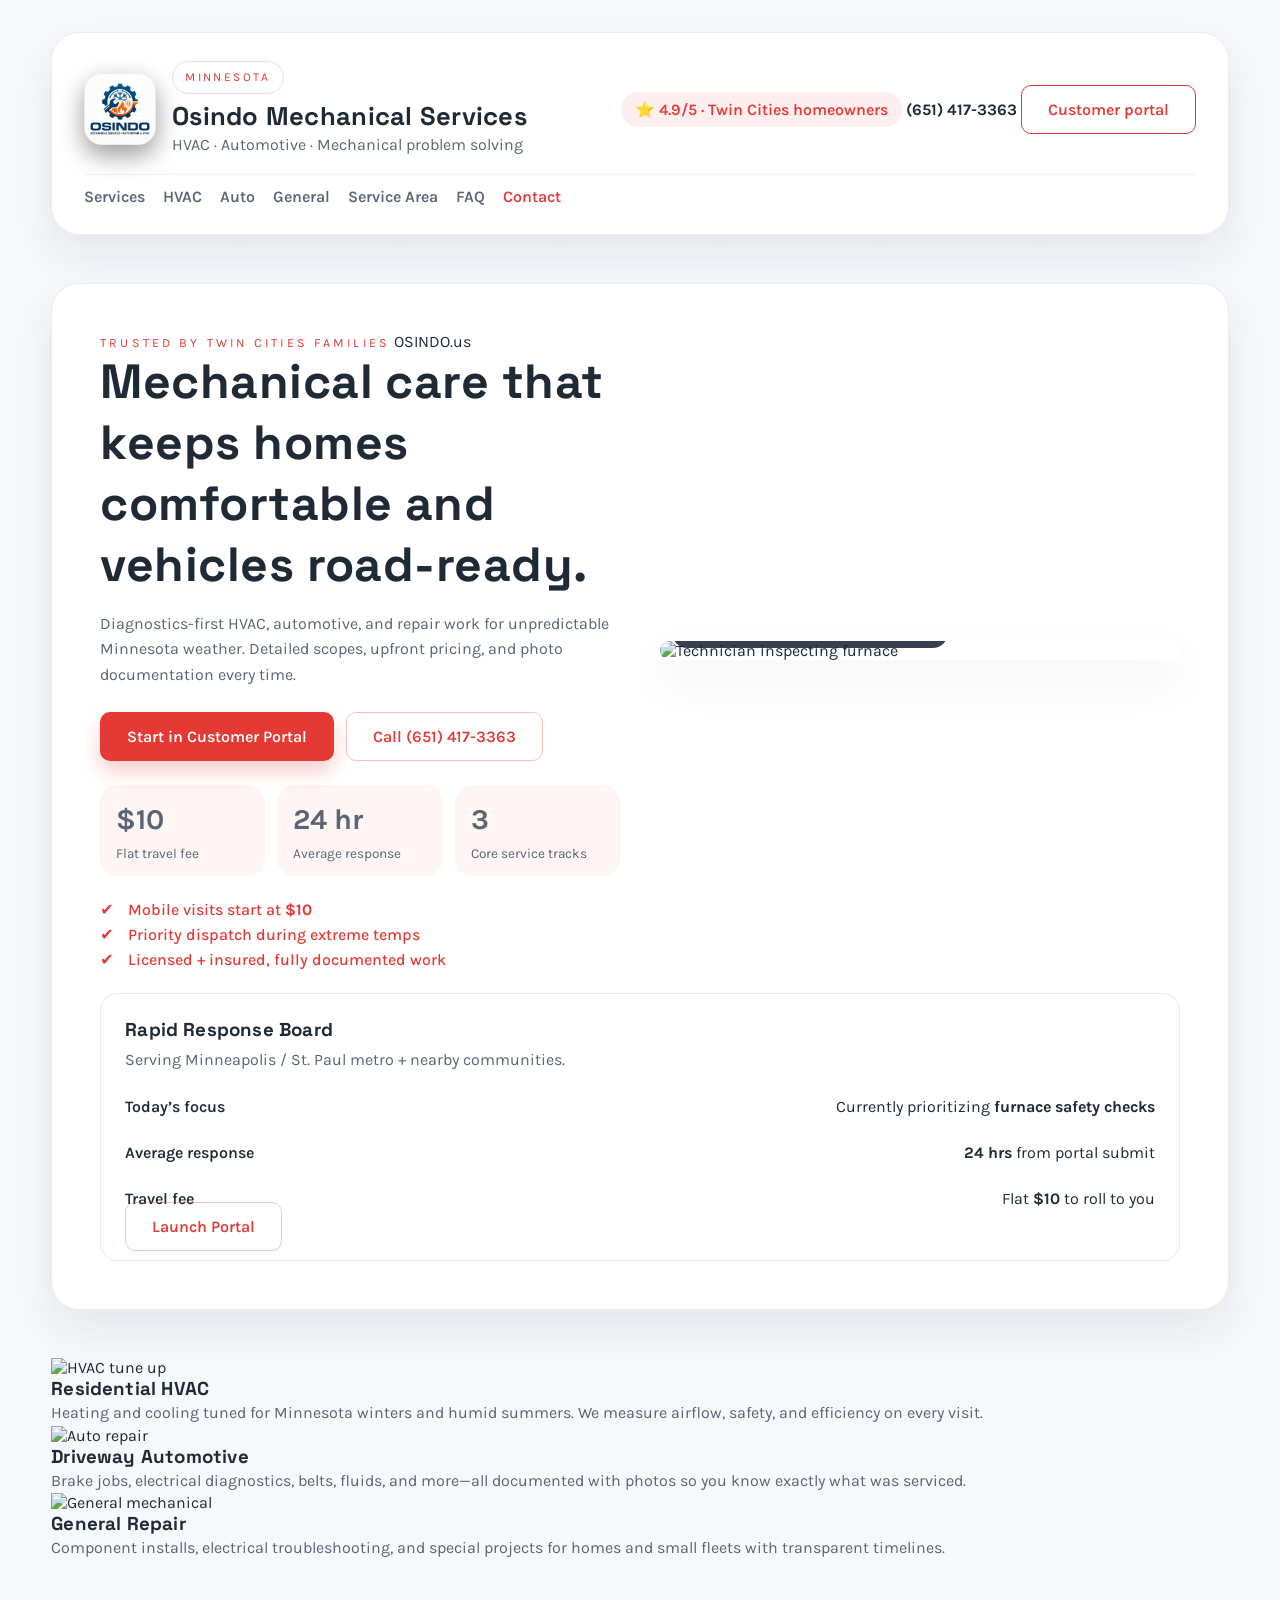
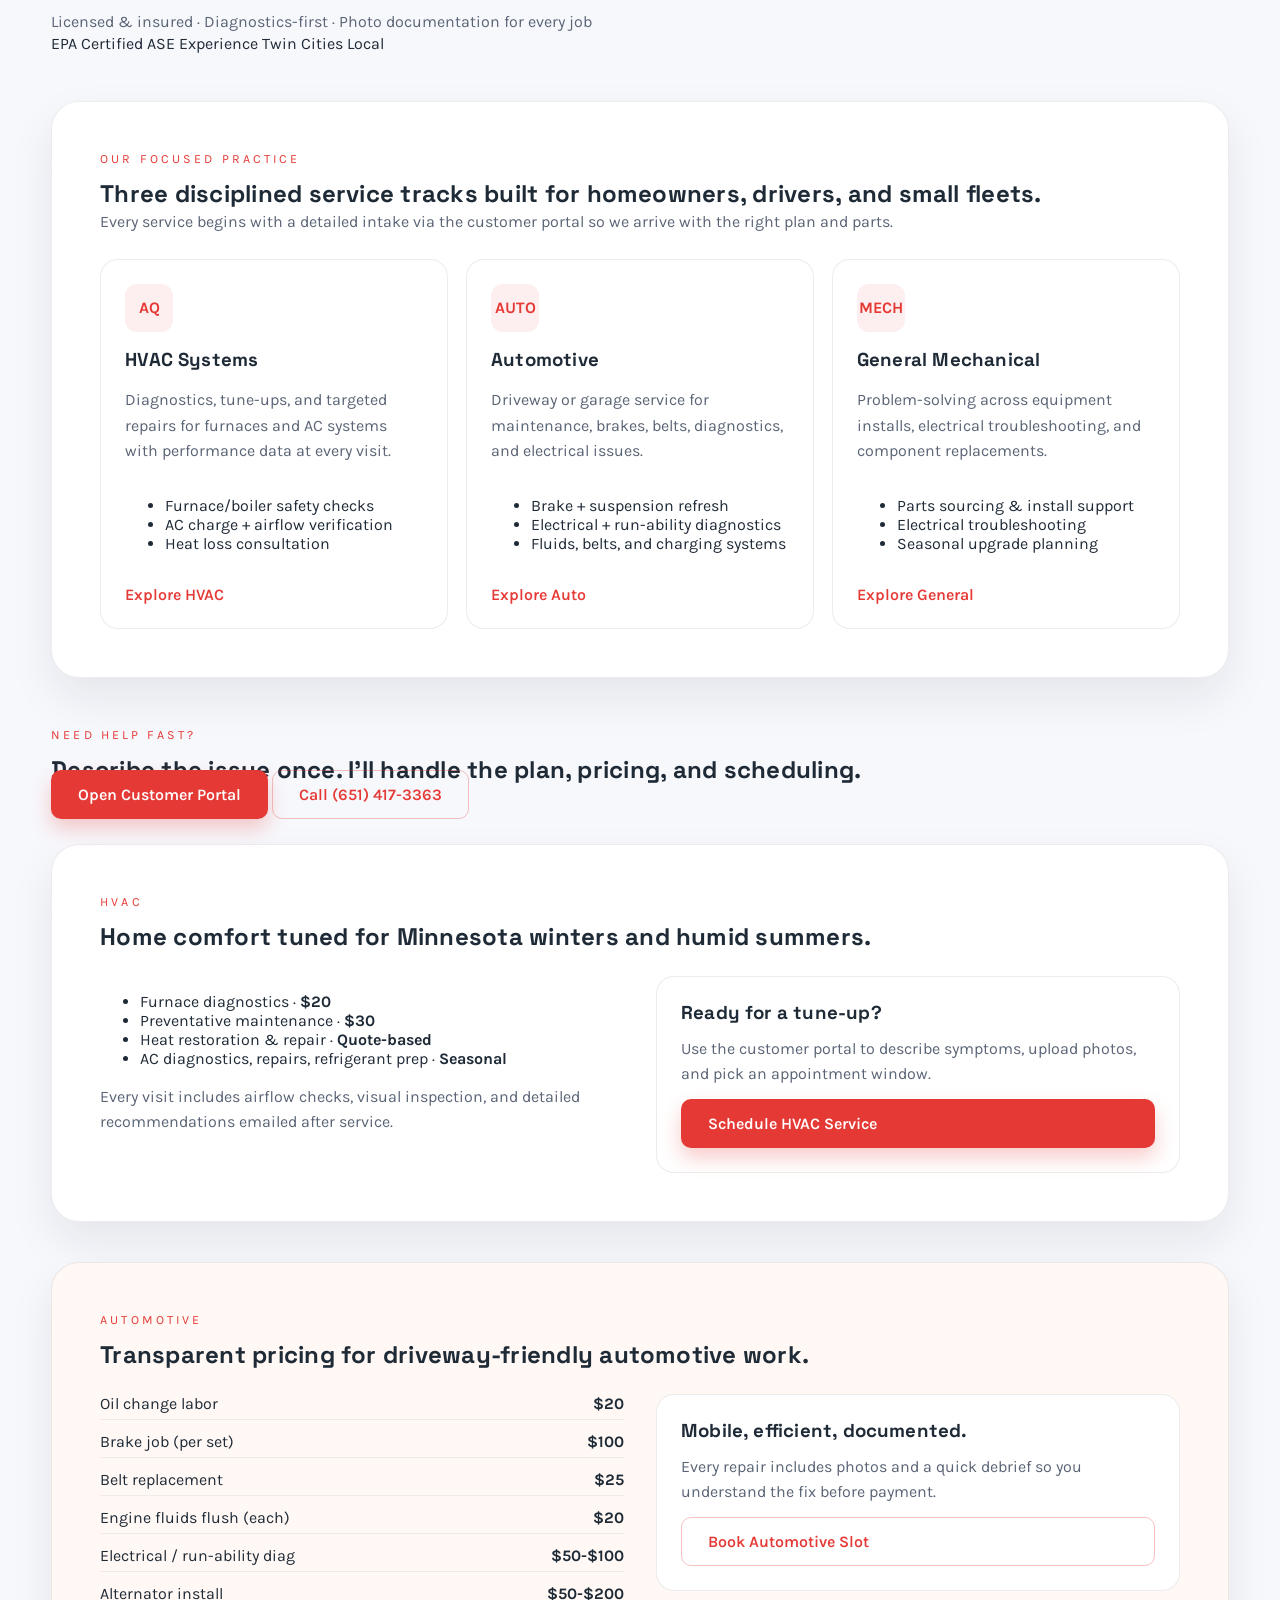
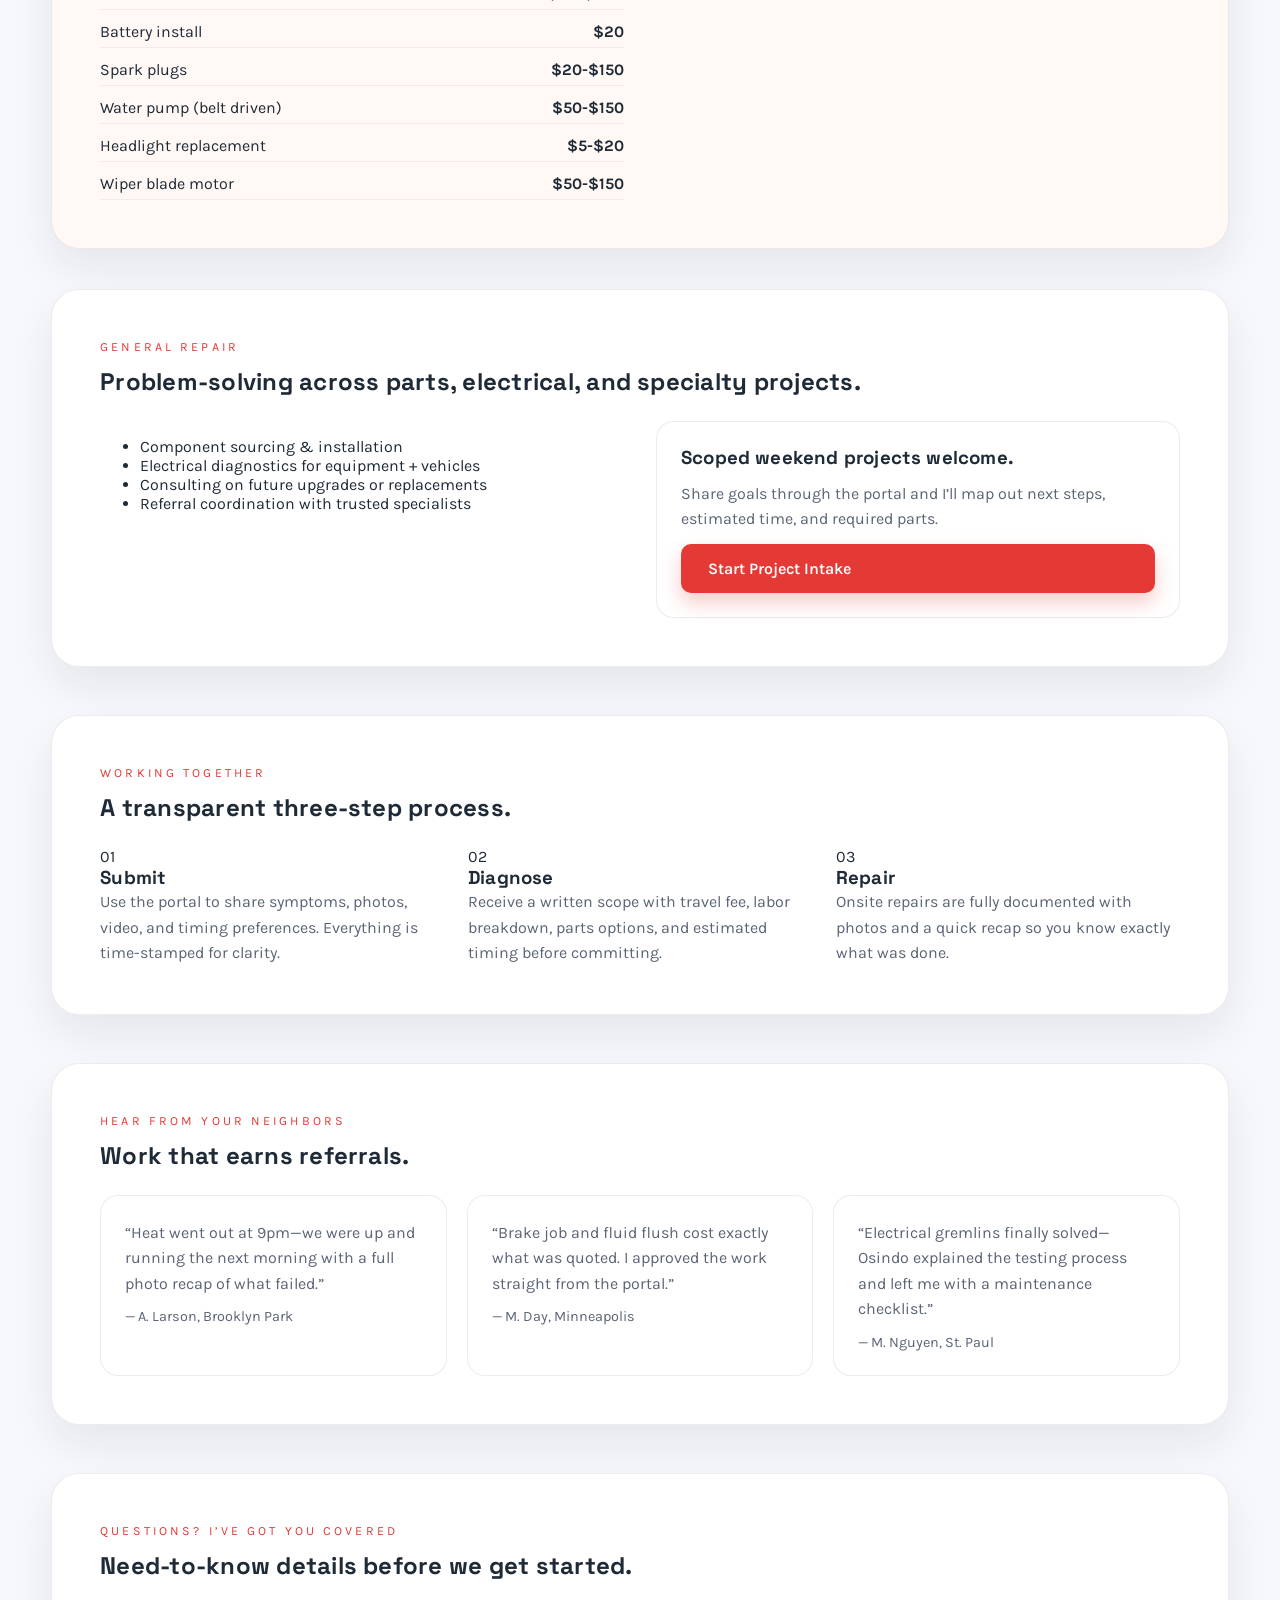
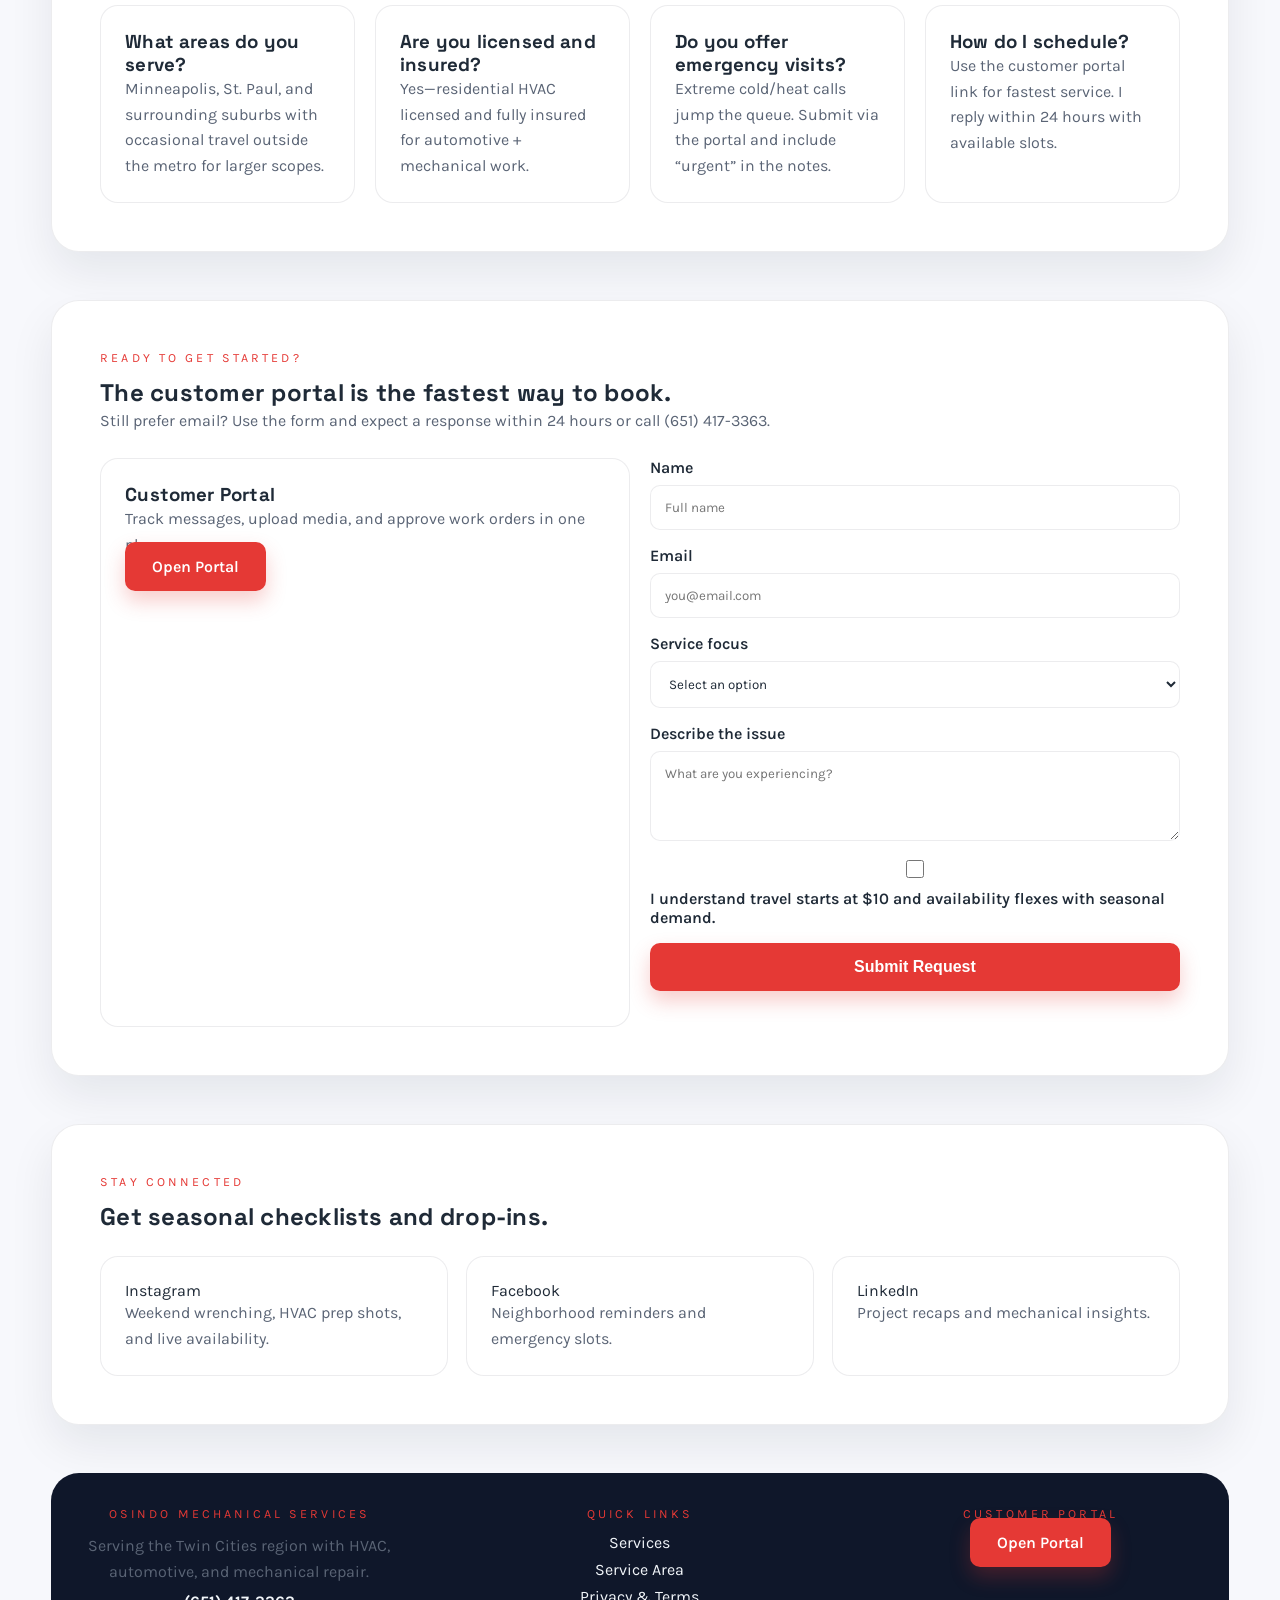
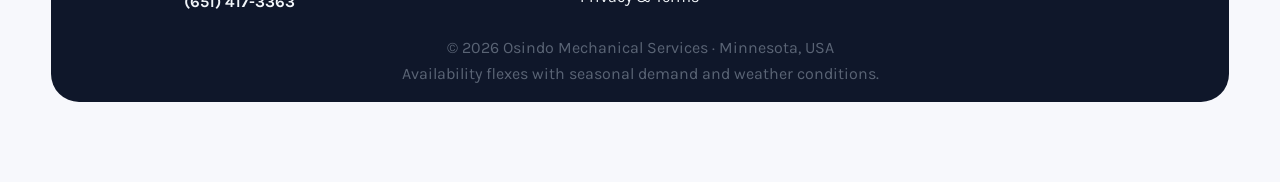
==== index.html @ da5a431f "feat: new landing layout and netlify config" ====
<!DOCTYPE html>
<html lang="en">
<head>
  <meta charset="UTF-8" />
  <meta name="viewport" content="width=device-width, initial-scale=1.0" />
  <title>Osindo Mechanical Services | HVAC · Auto · General Repair</title>
  <meta name="description" content="Osindo Mechanical Services delivers honest HVAC, automotive, and general repair solutions across Minnesota with seasonal availability and transparent pricing." />
  <meta name="keywords" content="Osindo Mechanical Services, Minnesota HVAC, automotive repair, furnace maintenance, AC diagnosis, brake jobs, mobile mechanic" />
  <meta name="author" content="Osindo Mechanical Services" />
  <meta name="robots" content="index, follow" />
  <meta name="theme-color" content="#040c0f" />
  <link rel="canonical" href="https://osindo.us" />
  <link rel="icon" type="image/png" href="assets/favicon.png" />
  <link rel="manifest" href="manifest.json" />
  <meta property="og:type" content="website" />
  <meta property="og:title" content="Osindo Mechanical Services | HVAC · Auto · General Repair" />
  <meta property="og:description" content="Certified HVAC technician and automotive specialist offering honest, seasonal mechanical services throughout Minnesota." />
  <meta property="og:url" content="https://osindo.us" />
  <meta property="og:image" content="https://osindo.us/assets/main-logo.jpeg" />
  <meta name="twitter:card" content="summary_large_image" />
  <meta name="twitter:title" content="Osindo Mechanical Services" />
  <meta name="twitter:description" content="HVAC, automotive, and general repair work with transparent pricing in Minnesota." />
  <meta name="twitter:image" content="https://osindo.us/assets/main-logo.jpeg" />
  <link rel="preconnect" href="https://fonts.googleapis.com" />
  <link rel="preconnect" href="https://fonts.gstatic.com" crossorigin />
  <link href="https://fonts.googleapis.com/css2?family=Space+Grotesk:wght@400;500;600;700&family=Karla:wght@400;500;600&display=swap" rel="stylesheet" />
  <link rel="stylesheet" href="styles.css" />
  <script defer src="script.js"></script>
  <script type="application/ld+json">
    {
      "@context": "https://schema.org",
      "@type": "HVACBusiness",
      "name": "Osindo Mechanical Services",
      "image": "https://osindo.us/assets/main-logo.jpeg",
      "url": "https://osindo.us",
      "address": {
        "@type": "PostalAddress",
        "addressRegion": "MN",
        "addressCountry": "US"
      },
      "priceRange": "$$",
      "description": "Certified residential HVAC technician offering automotive and general repair services with transparent pricing across Minnesota.",
      "areaServed": "Minnesota",
      "serviceType": [
        "HVAC diagnosis",
        "Furnace maintenance",
        "Automotive repairs",
        "General mechanical consulting"
      ],
      "sameAs": [
        "https://osindo.us"
      ]
    }
  </script>
</head>
<body>
  <div class="texture"></div>
  <header class="site-header">
    <div class="header-row">
      <div class="brand-block">
        <img src="assets/main-logo.jpeg" alt="Osindo Mechanical Services logo" class="brand__logo" loading="lazy" />
        <div>
          <p class="badge">Minnesota</p>
          <h1>Osindo Mechanical Services</h1>
          <p class="subheading">HVAC · Automotive · Mechanical problem solving</p>
        </div>
      </div>
      <div class="header-cta">
        <span class="rating-chip">⭐ 4.9/5 · Twin Cities homeowners</span>
        <a class="header-phone" href="tel:6514173363">(651) 417-3363</a>
        <a class="button outline" href="https://osindosmechanicalservices.myassembly.com/login?step=signUp" target="_blank" rel="noopener">Customer portal</a>
      </div>
    </div>
    <div class="header-row nav-row">
      <button class="nav-toggle" aria-expanded="false" aria-label="Toggle navigation">
        <span></span><span></span><span></span>
      </button>
      <nav class="main-nav" aria-label="Primary">
        <a href="#services">Services</a>
        <a href="#hvac">HVAC</a>
        <a href="#auto">Auto</a>
        <a href="#general">General</a>
        <a href="#service-area">Service Area</a>
        <a href="#faq">FAQ</a>
        <a href="#contact" class="cta-link">Contact</a>
      </nav>
    </div>
  </header>

  <main>
    <section class="hero">
      <div class="hero__main">
        <div class="hero__content">
          <div class="hero__domain">
            <span class="eyebrow">Trusted by Twin Cities families</span>
            <a href="https://osindo.us" target="_blank" rel="noopener">OSINDO.us</a>
          </div>
          <h2>Mechanical care that keeps homes comfortable and vehicles road-ready.</h2>
          <p>
            Diagnostics-first HVAC, automotive, and repair work for unpredictable Minnesota weather. Detailed scopes, upfront pricing,
            and photo documentation every time.
          </p>
          <div class="hero__cta">
            <a href="https://osindosmechanicalservices.myassembly.com/login?step=signUp" target="_blank" rel="noopener" class="button primary">Start in Customer Portal</a>
            <a href="tel:6514173363" class="button ghost">Call (651) 417-3363</a>
          </div>
          <div class="hero__stats">
            <div>
              <p class="stat-heading">$10</p>
              <p class="stat-label">Flat travel fee</p>
            </div>
            <div>
              <p class="stat-heading">24 hr</p>
              <p class="stat-label">Average response</p>
            </div>
            <div>
              <p class="stat-heading">3</p>
              <p class="stat-label">Core service tracks</p>
            </div>
          </div>
          <ul class="hero__highlights">
            <li><span aria-hidden="true">✔</span><span>Mobile visits start at <strong>$10</strong></span></li>
            <li><span aria-hidden="true">✔</span><span>Priority dispatch during extreme temps</span></li>
            <li><span aria-hidden="true">✔</span><span>Licensed + insured, fully documented work</span></li>
          </ul>
        </div>
        <div class="hero__media">
          <img src="https://images.unsplash.com/photo-1581093588401-22be9a06d5d7?auto=format&fit=crop&w=1200&q=80" alt="Technician inspecting furnace" loading="lazy" />
          <div class="hero__media-caption">Precision diagnostics before every repair</div>
        </div>
      </div>
      <div class="hero__panel">
        <div class="panel-card hero__contact">
          <h3>Rapid Response Board</h3>
          <p>Serving Minneapolis / St. Paul metro + nearby communities.</p>
          <dl>
            <div>
              <dt>Today’s focus</dt>
              <dd id="season-status">Prioritizing seasonal services</dd>
            </div>
            <div>
              <dt>Average response</dt>
              <dd><strong>24 hrs</strong> from portal submit</dd>
            </div>
            <div>
              <dt>Travel fee</dt>
              <dd>Flat <strong>$10</strong> to roll to you</dd>
            </div>
          </dl>
          <a class="button ghost full" href="https://osindosmechanicalservices.myassembly.com/login?step=signUp" target="_blank" rel="noopener">Launch Portal</a>
        </div>
      </div>
    </section>

    <section class="highlights">
      <article>
        <img src="https://images.unsplash.com/photo-1503389152951-9f343605f61e?auto=format&fit=crop&w=800&q=80" alt="HVAC tune up" loading="lazy" />
        <div>
          <h3>Residential HVAC</h3>
          <p>Heating and cooling tuned for Minnesota winters and humid summers. We measure airflow, safety, and efficiency on every visit.</p>
        </div>
      </article>
      <article>
        <img src="https://images.unsplash.com/photo-1487754180451-c456f719a1fc?auto=format&fit=crop&w=800&q=80" alt="Auto repair" loading="lazy" />
        <div>
          <h3>Driveway Automotive</h3>
          <p>Brake jobs, electrical diagnostics, belts, fluids, and more—all documented with photos so you know exactly what was serviced.</p>
        </div>
      </article>
      <article>
        <img src="https://images.unsplash.com/photo-1472214103451-9374bd1c798e?auto=format&fit=crop&w=800&q=80" alt="General mechanical" loading="lazy" />
        <div>
          <h3>General Repair</h3>
          <p>Component installs, electrical troubleshooting, and special projects for homes and small fleets with transparent timelines.</p>
        </div>
      </article>
    </section>

    <section class="trust">
      <p>Licensed & insured · Diagnostics-first · Photo documentation for every job</p>
      <div class="trust-logos">
        <span>EPA Certified</span>
        <span>ASE Experience</span>
        <span>Twin Cities Local</span>
      </div>
    </section>

    <section id="services" class="services-overview">
      <div class="section-heading">
        <p class="eyebrow">Our Focused Practice</p>
        <h2>Three disciplined service tracks built for homeowners, drivers, and small fleets.</h2>
        <p class="subtext">Every service begins with a detailed intake via the customer portal so we arrive with the right plan and parts.</p>
      </div>
      <div class="services__grid">
        <article class="service-card">
          <div class="service-icon">AQ</div>
          <h3>HVAC Systems</h3>
          <p>Diagnostics, tune-ups, and targeted repairs for furnaces and AC systems with performance data at every visit.</p>
          <ul>
            <li>Furnace/boiler safety checks</li>
            <li>AC charge + airflow verification</li>
            <li>Heat loss consultation</li>
          </ul>
          <a href="#hvac">Explore HVAC</a>
        </article>
        <article class="service-card">
          <div class="service-icon">AUTO</div>
          <h3>Automotive</h3>
          <p>Driveway or garage service for maintenance, brakes, belts, diagnostics, and electrical issues.</p>
          <ul>
            <li>Brake + suspension refresh</li>
            <li>Electrical + run-ability diagnostics</li>
            <li>Fluids, belts, and charging systems</li>
          </ul>
          <a href="#auto">Explore Auto</a>
        </article>
        <article class="service-card">
          <div class="service-icon">MECH</div>
          <h3>General Mechanical</h3>
          <p>Problem-solving across equipment installs, electrical troubleshooting, and component replacements.</p>
          <ul>
            <li>Parts sourcing & install support</li>
            <li>Electrical troubleshooting</li>
            <li>Seasonal upgrade planning</li>
          </ul>
          <a href="#general">Explore General</a>
        </article>
      </div>
    </section>

    <section class="cta-banner">
      <div>
        <p class="eyebrow">Need help fast?</p>
        <h2>Describe the issue once. I’ll handle the plan, pricing, and scheduling.</h2>
      </div>
      <div class="cta-banner__actions">
        <a class="button primary" href="https://osindosmechanicalservices.myassembly.com/login?step=signUp" target="_blank" rel="noopener">Open Customer Portal</a>
        <a class="button ghost" href="tel:6514173363">Call (651) 417-3363</a>
      </div>
    </section>

    <section id="hvac" class="service-detail">
      <div class="section-heading">
        <p class="eyebrow">HVAC</p>
        <h2>Home comfort tuned for Minnesota winters and humid summers.</h2>
      </div>
      <div class="content-grid">
        <div>
          <ul>
            <li>Furnace diagnostics · <strong>$20</strong></li>
            <li>Preventative maintenance · <strong>$30</strong></li>
            <li>Heat restoration & repair · <strong>Quote-based</strong></li>
            <li>AC diagnostics, repairs, refrigerant prep · <strong>Seasonal</strong></li>
          </ul>
          <p class="subtext">Every visit includes airflow checks, visual inspection, and detailed recommendations emailed after service.</p>
        </div>
        <div class="cta-block">
          <h3>Ready for a tune-up?</h3>
          <p>Use the customer portal to describe symptoms, upload photos, and pick an appointment window.</p>
          <a class="button primary" href="https://osindosmechanicalservices.myassembly.com/login?step=signUp" target="_blank" rel="noopener">Schedule HVAC Service</a>
        </div>
      </div>
    </section>

    <section id="auto" class="service-detail alt">
      <div class="section-heading">
        <p class="eyebrow">Automotive</p>
        <h2>Transparent pricing for driveway-friendly automotive work.</h2>
      </div>
      <div class="content-grid">
        <div>
          <ul class="price-list">
            <li><span>Oil change labor</span><strong>$20</strong></li>
            <li><span>Brake job (per set)</span><strong>$100</strong></li>
            <li><span>Belt replacement</span><strong>$25</strong></li>
            <li><span>Engine fluids flush (each)</span><strong>$20</strong></li>
            <li><span>Electrical / run-ability diag</span><strong>$50-$100</strong></li>
            <li><span>Alternator install</span><strong>$50-$200</strong></li>
            <li><span>Battery install</span><strong>$20</strong></li>
            <li><span>Spark plugs</span><strong>$20-$150</strong></li>
            <li><span>Water pump (belt driven)</span><strong>$50-$150</strong></li>
            <li><span>Headlight replacement</span><strong>$5-$20</strong></li>
            <li><span>Wiper blade motor</span><strong>$50-$150</strong></li>
          </ul>
        </div>
        <div class="cta-block">
          <h3>Mobile, efficient, documented.</h3>
          <p>Every repair includes photos and a quick debrief so you understand the fix before payment.</p>
          <a class="button ghost" href="https://osindosmechanicalservices.myassembly.com/login?step=signUp" target="_blank" rel="noopener">Book Automotive Slot</a>
        </div>
      </div>
    </section>

    <section id="general" class="service-detail">
      <div class="section-heading">
        <p class="eyebrow">General Repair</p>
        <h2>Problem-solving across parts, electrical, and specialty projects.</h2>
      </div>
      <div class="content-grid">
        <div>
          <ul>
            <li>Component sourcing & installation</li>
            <li>Electrical diagnostics for equipment + vehicles</li>
            <li>Consulting on future upgrades or replacements</li>
            <li>Referral coordination with trusted specialists</li>
          </ul>
        </div>
        <div class="cta-block">
          <h3>Scoped weekend projects welcome.</h3>
          <p>Share goals through the portal and I’ll map out next steps, estimated time, and required parts.</p>
          <a class="button primary" href="https://osindosmechanicalservices.myassembly.com/login?step=signUp" target="_blank" rel="noopener">Start Project Intake</a>
        </div>
      </div>
    </section>

    <section class="leadflow">
      <div class="section-heading">
        <p class="eyebrow">Working Together</p>
        <h2>A transparent three-step process.</h2>
      </div>
      <div class="leadflow__grid">
        <article>
          <span class="step">01</span>
          <h3>Submit</h3>
          <p>Use the portal to share symptoms, photos, video, and timing preferences. Everything is time-stamped for clarity.</p>
        </article>
        <article>
          <span class="step">02</span>
          <h3>Diagnose</h3>
          <p>Receive a written scope with travel fee, labor breakdown, parts options, and estimated timing before committing.</p>
        </article>
        <article>
          <span class="step">03</span>
          <h3>Repair</h3>
          <p>Onsite repairs are fully documented with photos and a quick recap so you know exactly what was done.</p>
        </article>
      </div>
    </section>

    <section class="testimonials">
      <div class="section-heading">
        <p class="eyebrow">Hear From Your Neighbors</p>
        <h2>Work that earns referrals.</h2>
      </div>
      <div class="testimonials__grid">
        <article>
          <p>“Heat went out at 9pm—we were up and running the next morning with a full photo recap of what failed.”</p>
          <span>— A. Larson, Brooklyn Park</span>
        </article>
        <article>
          <p>“Brake job and fluid flush cost exactly what was quoted. I approved the work straight from the portal.”</p>
          <span>— M. Day, Minneapolis</span>
        </article>
        <article>
          <p>“Electrical gremlins finally solved—Osindo explained the testing process and left me with a maintenance checklist.”</p>
          <span>— M. Nguyen, St. Paul</span>
        </article>
      </div>
    </section>

    <section id="faq" class="faq">
      <div class="section-heading">
        <p class="eyebrow">Questions? I’ve Got You Covered</p>
        <h2>Need-to-know details before we get started.</h2>
      </div>
      <div class="faq__grid">
        <article>
          <h3>What areas do you serve?</h3>
          <p>Minneapolis, St. Paul, and surrounding suburbs with occasional travel outside the metro for larger scopes.</p>
        </article>
        <article>
          <h3>Are you licensed and insured?</h3>
          <p>Yes—residential HVAC licensed and fully insured for automotive + mechanical work.</p>
        </article>
        <article>
          <h3>Do you offer emergency visits?</h3>
          <p>Extreme cold/heat calls jump the queue. Submit via the portal and include “urgent” in the notes.</p>
        </article>
        <article>
          <h3>How do I schedule?</h3>
          <p>Use the customer portal link for fastest service. I reply within 24 hours with available slots.</p>
        </article>
      </div>
    </section>

    <section id="contact" class="contact">
      <div class="section-heading">
        <p class="eyebrow">Ready To Get Started?</p>
        <h2>The customer portal is the fastest way to book.</h2>
        <p class="subtext">Still prefer email? Use the form and expect a response within 24 hours or call <a href="tel:6514173363">(651) 417-3363</a>.</p>
      </div>
      <div class="contact__grid">
        <div class="portal-cta">
          <h3>Customer Portal</h3>
          <p>Track messages, upload media, and approve work orders in one place.</p>
          <a class="button primary" href="https://osindosmechanicalservices.myassembly.com/login?step=signUp" target="_blank" rel="noopener">Open Portal</a>
        </div>
        <form class="contact-form">
          <label>
            Name
            <input type="text" name="name" placeholder="Full name" required />
          </label>
          <label>
            Email
            <input type="email" name="email" placeholder="you@email.com" required />
          </label>
          <label>
            Service focus
            <select name="service" required>
              <option value="" disabled selected>Select an option</option>
              <option value="hvac">HVAC</option>
              <option value="auto">Automotive</option>
              <option value="general">General repair</option>
            </select>
          </label>
          <label>
            Describe the issue
            <textarea name="message" rows="4" placeholder="What are you experiencing?" required></textarea>
          </label>
          <label class="checkbox">
            <input type="checkbox" required />
            I understand travel starts at $10 and availability flexes with seasonal demand.
          </label>
          <button type="submit" class="button primary">Submit Request</button>
          <p class="form-status" aria-live="polite"></p>
        </form>
      </div>
    </section>

    <section class="socials">
      <div class="section-heading">
        <p class="eyebrow">Stay Connected</p>
        <h2>Get seasonal checklists and drop-ins.</h2>
      </div>
      <div class="socials__grid">
        <a href="https://www.instagram.com/" target="_blank" rel="noopener" class="social-card" aria-label="Instagram">
          <span>Instagram</span>
          <p>Weekend wrenching, HVAC prep shots, and live availability.</p>
        </a>
        <a href="https://www.facebook.com/" target="_blank" rel="noopener" class="social-card" aria-label="Facebook">
          <span>Facebook</span>
          <p>Neighborhood reminders and emergency slots.</p>
        </a>
        <a href="https://www.linkedin.com/" target="_blank" rel="noopener" class="social-card" aria-label="LinkedIn">
          <span>LinkedIn</span>
          <p>Project recaps and mechanical insights.</p>
        </a>
      </div>
    </section>
  </main>

  <footer class="site-footer">
    <div class="footer-grid">
      <div>
        <p class="eyebrow">Osindo Mechanical Services</p>
        <p>Serving the Twin Cities region with HVAC, automotive, and mechanical repair.</p>
        <a href="tel:6514173363" class="footer-phone">(651) 417-3363</a>
      </div>
      <div>
        <p class="eyebrow">Quick Links</p>
        <ul>
          <li><a href="#services">Services</a></li>
          <li><a href="#service-area">Service Area</a></li>
          <li><a href="#legal">Privacy & Terms</a></li>
        </ul>
      </div>
      <div>
        <p class="eyebrow">Customer Portal</p>
        <a class="button primary" href="https://osindosmechanicalservices.myassembly.com/login?step=signUp" target="_blank" rel="noopener">Open Portal</a>
      </div>
    </div>
    <p>© <span id="year"></span> Osindo Mechanical Services · Minnesota, USA</p>
    <p>Availability flexes with seasonal demand and weather conditions.</p>
  </footer>
</body>
</html>
---- styles.css ----
:root {
  --bg-page: #f7f8fc;
  --bg-panel: #ffffff;
  --accent: #e53935;
  --accent-alt: #ffb74d;
  --text: #1f2a37;
  --muted: #5a6475;
  --border: rgba(15, 23, 42, 0.08);
  --shadow: 0 20px 45px rgba(15, 23, 42, 0.08);
  --radius-lg: 28px;
  --radius-md: 18px;
  --radius-sm: 10px;
  --nav-bg: rgba(255, 255, 255, 0.98);
  --eyebrow-color: #e53935;
}

*,
*::before,
*::after {
  box-sizing: border-box;
}

body {
  margin: 0;
  min-height: 100vh;
  font-family: "Karla", system-ui, sans-serif;
  color: var(--text);
  background: var(--bg-page);
  padding: 32px clamp(16px, 4vw, 64px);
  position: relative;
  overflow-x: hidden;
}

body::after {
  content: "";
  position: fixed;
  inset: 0;
  pointer-events: none;
  background: none;
  z-index: -1;
}

.texture {
  position: fixed;
  inset: 0;
  background-image: radial-gradient(circle, rgba(229, 57, 53, 0.04) 1px, transparent 0);
  background-size: 160px 160px;
  opacity: 1;
  pointer-events: none;
  z-index: -2;
}

h1,
h2,
h3,
h4 {
  font-family: "Space Grotesk", "Karla", system-ui;
  margin: 0;
  letter-spacing: 0.01em;
}

p {
  margin: 0;
  line-height: 1.6;
  color: var(--muted);
}

a {
  color: inherit;
  text-decoration: none;
}

.site-header,
section,
.site-footer {
  max-width: 1200px;
  margin: 0 auto 48px;
}

.site-header {
  display: flex;
  flex-direction: column;
  gap: 16px;
  padding: 28px 32px;
  border-radius: var(--radius-lg);
  border: 1px solid var(--border);
  background: var(--bg-panel);
  box-shadow: var(--shadow);
}

.header-row {
  width: 100%;
  display: flex;
  justify-content: space-between;
  align-items: center;
  gap: 16px;
  flex-wrap: wrap;
}

.brand-block {
  display: flex;
  gap: 16px;
  align-items: center;
}

.brand-block h1 {
  font-size: 1.6rem;
}

.brand__logo {
  width: 72px;
  height: 72px;
  object-fit: cover;
  border-radius: 18px;
  border: 1px solid var(--border);
  box-shadow: 0 10px 25px rgba(0, 0, 0, 0.4);
}

.badge {
  display: inline-block;
  border: 1px solid rgba(229, 57, 53, 0.2);
  padding: 6px 12px;
  border-radius: 999px;
  font-size: 0.75rem;
  text-transform: uppercase;
  letter-spacing: 0.2em;
  color: var(--accent);
  margin-bottom: 6px;
}

.subheading {
  margin: 0;
  color: var(--muted);
}

.eyebrow {
  text-transform: uppercase;
  letter-spacing: 0.25em;
  font-size: 0.78rem;
  color: var(--eyebrow-color);
  margin-bottom: 8px;
}

.nav-row {
  border-top: 1px solid rgba(15, 23, 42, 0.06);
  padding-top: 12px;
}

.header-meta {
  display: flex;
  align-items: center;
  gap: 16px;
  flex-wrap: wrap;
}

.rating-chip {
  background: rgba(229, 57, 53, 0.08);
  color: var(--accent);
  padding: 8px 14px;
  border-radius: 999px;
  font-weight: 600;
}

.header-phone {
  font-weight: 700;
  color: var(--text);
}

.main-nav {
  display: flex;
  gap: 18px;
  align-items: center;
  background: transparent;
}

.main-nav a {
  font-weight: 600;
  color: var(--muted);
  transition: color 0.2s ease;
}

.main-nav a:hover,
.main-nav .cta-link {
  color: var(--accent);
}

.portal-button {
  white-space: nowrap;
}

.button.outline {
  border: 1px solid var(--accent);
  background: transparent;
  color: var(--accent);
}

.nav-toggle {
  display: none;
  flex-direction: column;
  gap: 5px;
  background: transparent;
  border: 1px solid var(--border);
  padding: 10px;
  border-radius: var(--radius-sm);
  cursor: pointer;
}

.nav-toggle span {
  width: 22px;
  height: 2px;
  background: var(--text);
}

.hero {
  display: flex;
  flex-direction: column;
  gap: 24px;
  background: var(--bg-panel);
  border-radius: var(--radius-lg);
  padding: clamp(24px, 4vw, 48px);
  border: 1px solid var(--border);
  box-shadow: var(--shadow);
}

.hero__main {
  display: grid;
  grid-template-columns: repeat(auto-fit, minmax(300px, 1fr));
  gap: 40px;
  align-items: center;
}

.hero__content h2 {
  font-size: clamp(2rem, 4vw, 3rem);
  margin-bottom: 16px;
}

.hero__stats {
  display: grid;
  grid-template-columns: repeat(3, minmax(80px, 1fr));
  gap: 12px;
  margin: 24px 0;
}

.stat-heading {
  font-size: 1.8rem;
  font-weight: 700;
  margin: 0;
}

.stat-label {
  margin: 0;
  font-size: 0.85rem;
  color: var(--muted);
}

.hero__stats div {
  background: rgba(229, 57, 53, 0.05);
  border-radius: var(--radius-md);
  padding: 12px 16px;
}

.hero__cta {
  display: flex;
  gap: 12px;
  margin: 24px 0;
  flex-wrap: wrap;
}

.button {
  padding: 14px 26px;
  border-radius: var(--radius-sm);
  font-size: 1rem;
  font-weight: 600;
  border: 1px solid transparent;
  cursor: pointer;
  transition: transform 0.2s ease, box-shadow 0.2s ease;
}

.button.primary {
  background: var(--accent);
  color: #fff;
  box-shadow: 0 10px 20px rgba(229, 57, 53, 0.25);
}

.button.ghost {
  background: transparent;
  border-color: rgba(229, 57, 53, 0.3);
  color: var(--accent);
}

.button:hover {
  transform: translateY(-2px);
}

.hero__highlights {
  list-style: none;
  padding: 0;
  margin: 0;
  display: flex;
  flex-direction: column;
  gap: 6px;
  color: var(--text);
  font-weight: 500;
}

.hero__highlights span {
  color: var(--accent);
  margin-right: 6px;
}

.hero__highlights li {
  display: flex;
  align-items: center;
  gap: 8px;
  color: var(--muted);
}

.hero__media {
  position: relative;
  border-radius: var(--radius-lg);
  overflow: hidden;
  box-shadow: var(--shadow);
}

.hero__media img {
  width: 100%;
  height: 100%;
  object-fit: cover;
  display: block;
}

.hero__media-caption {
  position: absolute;
  bottom: 12px;
  left: 12px;
  background: rgba(15, 23, 42, 0.82);
  color: #fff;
  padding: 8px 14px;
  border-radius: 999px;
  font-size: 0.85rem;
}

.hero__panel {
  display: flex;
  flex-direction: column;
  gap: 18px;
}

.hero__contact dl div {
  display: flex;
  justify-content: space-between;
  border-bottom: 1px solid rgba(255, 255, 255, 0.1);
  padding: 8px 0;
}

.button.full {
  width: 100%;
  text-align: center;
}

.panel-card {
  background: #ffffff;
  border-radius: var(--radius-md);
  padding: 24px;
  border: 1px solid var(--border);
}

.panel-card h3 {
  margin-bottom: 6px;
}

.panel-card .subtext {
  font-size: 0.9rem;
}

.panel-card dl {
  margin: 16px 0 0;
  display: flex;
  flex-direction: column;
  gap: 10px;
}

.panel-card dt {
  font-weight: 600;
}

.status-pill {
  margin-top: 18px;
  border-radius: 999px;
  padding: 10px 18px;
  border: 1px solid var(--border);
  display: inline-flex;
  gap: 6px;
  align-items: center;
  color: var(--accent);
}

.section-heading {
  margin-bottom: 24px;
}

.services-overview,
.service-detail,
.leadflow,
.testimonials,
.service-area,
.legal,
.faq,
.contact,
.socials {
  background: var(--bg-panel);
  padding: clamp(28px, 4vw, 48px);
  border-radius: var(--radius-lg);
  border: 1px solid var(--border);
  box-shadow: var(--shadow);
}

.services__grid {
  display: grid;
  gap: 18px;
  grid-template-columns: repeat(auto-fit, minmax(220px, 1fr));
}

.service-card {
  border: 1px solid var(--border);
  border-radius: var(--radius-md);
  padding: 24px;
  background: #fff;
  display: flex;
  flex-direction: column;
  gap: 16px;
}

.service-icon {
  width: 48px;
  height: 48px;
  border-radius: 12px;
  background: rgba(229, 57, 53, 0.08);
  display: flex;
  align-items: center;
  justify-content: center;
  font-weight: 700;
  color: var(--accent);
}

.service-card a {
  color: var(--accent);
  font-weight: 600;
}

.service-detail {
  margin-top: -8px;
}

.service-detail.alt {
  background: #fff8f4;
}

.content-grid {
  display: grid;
  grid-template-columns: repeat(auto-fit, minmax(260px, 1fr));
  gap: 32px;
  align-items: start;
}

.cta-block {
  border: 1px solid var(--border);
  border-radius: var(--radius-md);
  padding: 24px;
  background: #fff;
  display: flex;
  flex-direction: column;
  gap: 12px;
}

.price-list {
  list-style: none;
  margin: 0;
  padding: 0;
  display: flex;
  flex-direction: column;
  gap: 12px;
}

.price-list li {
  display: flex;
  justify-content: space-between;
  border-bottom: 1px solid rgba(15, 23, 42, 0.06);
  padding-bottom: 6px;
}

.leadflow__grid {
  display: grid;
  grid-template-columns: repeat(auto-fit, minmax(200px, 1fr));
  gap: 24px;
}

.contact-form {
  display: grid;
  gap: 16px;
}

.contact-form label {
  display: flex;
  flex-direction: column;
  gap: 8px;
  font-weight: 600;
}

.contact-form input,
.contact-form select,
.contact-form textarea {
  padding: 14px;
  border-radius: var(--radius-sm);
  border: 1px solid var(--border);
  background: #fff;
  color: var(--text);
  font-family: inherit;
}

.checkbox {
  flex-direction: row;
  align-items: center;
}

.checkbox input {
  width: 18px;
  height: 18px;
  accent-color: var(--accent);
}

.form-status {
  min-height: 20px;
  font-size: 0.9rem;
}

.socials__grid {
  display: grid;
  grid-template-columns: repeat(auto-fit, minmax(220px, 1fr));
  gap: 18px;
}

.social-card {
  padding: 24px;
  border-radius: var(--radius-md);
  border: 1px solid var(--border);
  background: rgba(255, 255, 255, 0.02);
  transition: border-color 0.2s ease, transform 0.2s ease;
}

.social-card:hover {
  border-color: var(--accent);
  transform: translateY(-4px);
}

.testimonials__grid,
.faq__grid,
.contact__grid {
  display: grid;
  grid-template-columns: repeat(auto-fit, minmax(220px, 1fr));
  gap: 20px;
}

.testimonials__grid article,
.faq__grid article {
  border: 1px solid var(--border);
  border-radius: var(--radius-md);
  padding: 24px;
  background: #fff;
}

.testimonials__grid span {
  display: block;
  margin-top: 12px;
  color: var(--muted);
  font-size: 0.9rem;
}

.portal-cta {
  border: 1px solid var(--border);
  border-radius: var(--radius-md);
  padding: 24px;
  background: #fff;
}

.service-area .map-embed {
  margin-top: 24px;
  border-radius: var(--radius-lg);
  overflow: hidden;
  box-shadow: var(--shadow);
  border: 1px solid var(--border);
}

.service-area iframe {
  width: 100%;
  min-height: 320px;
  border: 0;
}

.legal__grid {
  display: grid;
  grid-template-columns: repeat(auto-fit, minmax(240px, 1fr));
  gap: 20px;
}

.legal__grid article {
  border: 1px solid var(--border);
  border-radius: var(--radius-md);
  padding: 24px;
  background: #fff;
  box-shadow: var(--shadow);
}

.footer-grid {
  display: grid;
  grid-template-columns: repeat(auto-fit, minmax(220px, 1fr));
  gap: 24px;
  margin-bottom: 24px;
}

.footer-grid ul {
  list-style: none;
  padding: 0;
  margin: 0;
  display: flex;
  flex-direction: column;
  gap: 8px;
}

.footer-grid a {
  color: #f1f5f9;
}

.footer-phone {
  display: inline-block;
  margin-top: 8px;
  font-weight: 700;
  color: #fff;
}

.site-footer {
  text-align: center;
  color: #d4dae3;
  padding: 32px 0 16px;
  background: #0f172a;
  border-radius: var(--radius-lg);
}

@media (max-width: 720px) {
  body {
    padding: 24px 16px 64px;
  }

  .site-header {
    padding: 18px;
  }

  .main-nav {
    flex-direction: column;
    width: 100%;
    background: var(--nav-bg);
    border-radius: var(--radius-md);
    padding: 0;
    max-height: 0;
    overflow: hidden;
    transition: max-height 0.3s ease, padding 0.3s ease;
  }

  .main-nav.is-open {
    padding: 16px;
    max-height: 400px;
  }

  .main-nav a {
    padding: 8px 0;
  }

  .nav-toggle {
    display: flex;
  }

  .portal-button {
    width: 100%;
    text-align: center;
  }

  .hero {
    padding: 28px;
  }

  .content-grid,
  .testimonials__grid,
  .faq__grid,
  .contact__grid {
    grid-template-columns: 1fr;
  }
}
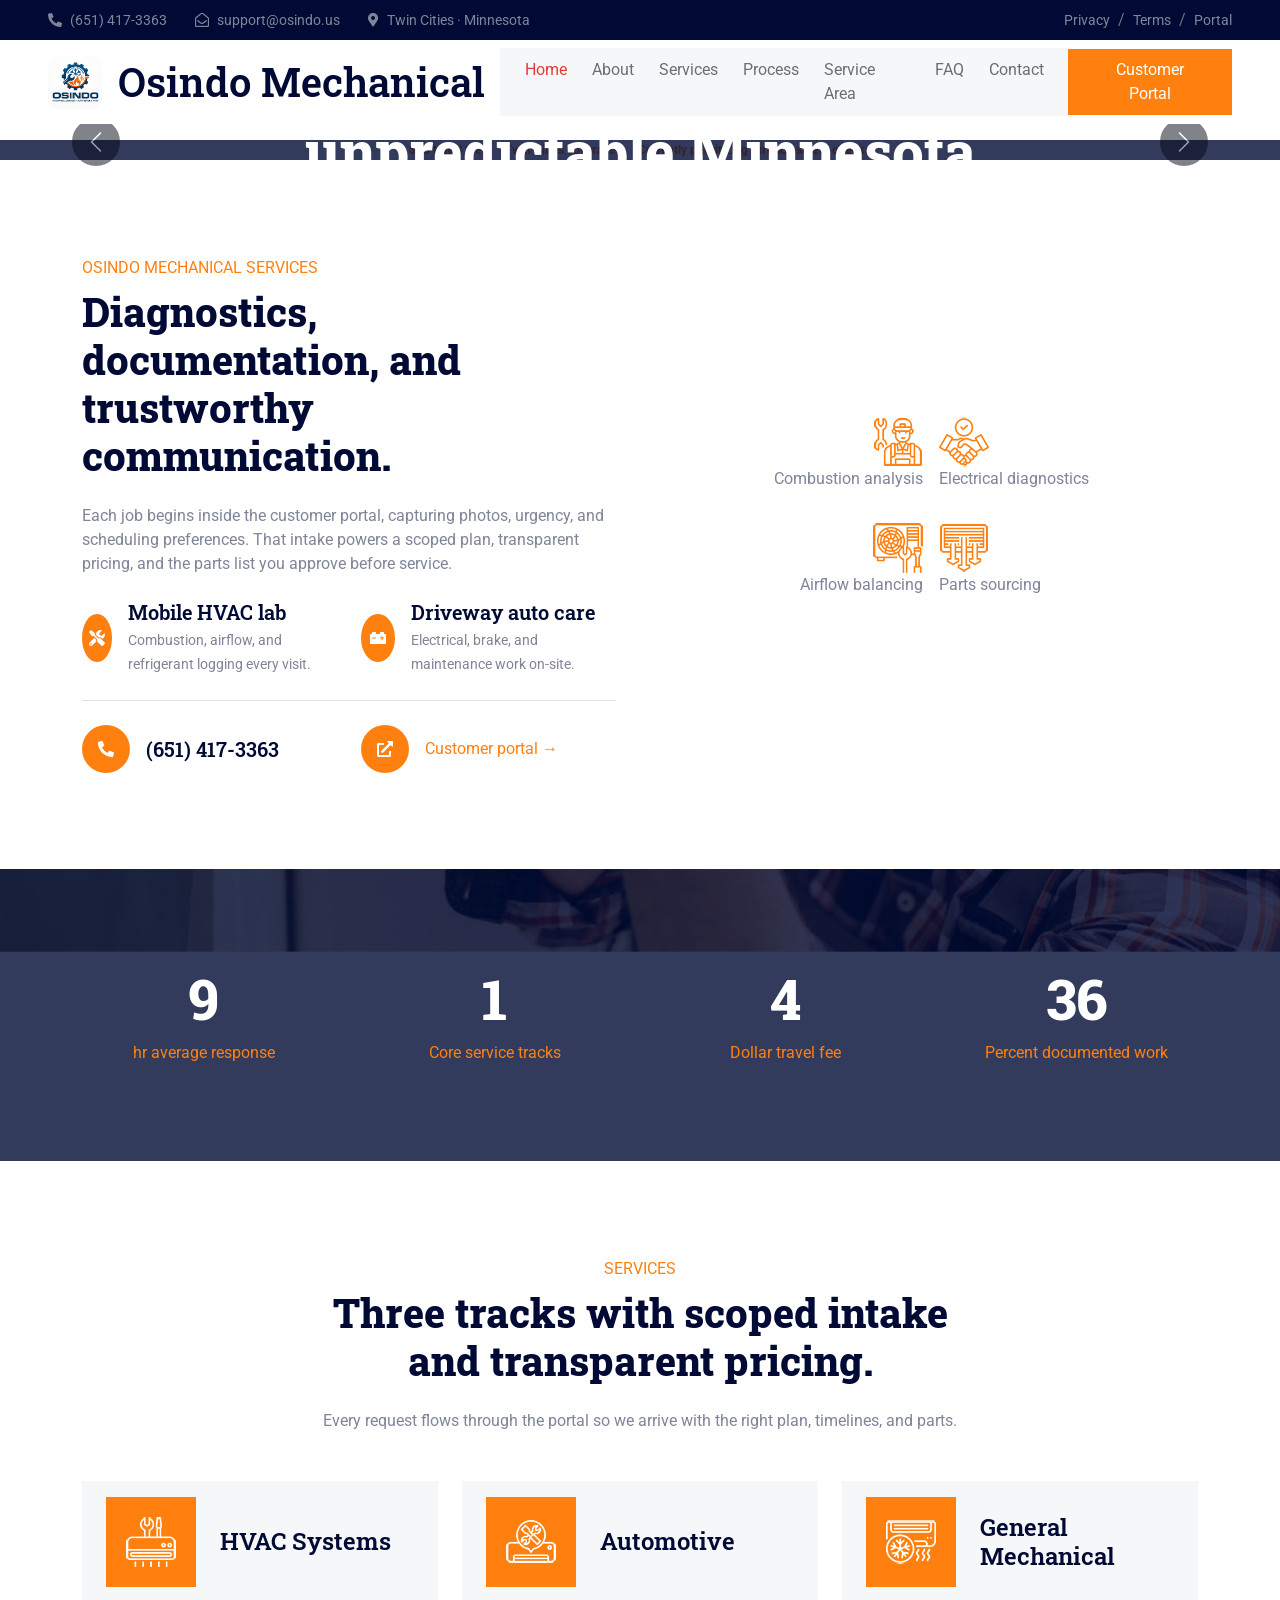
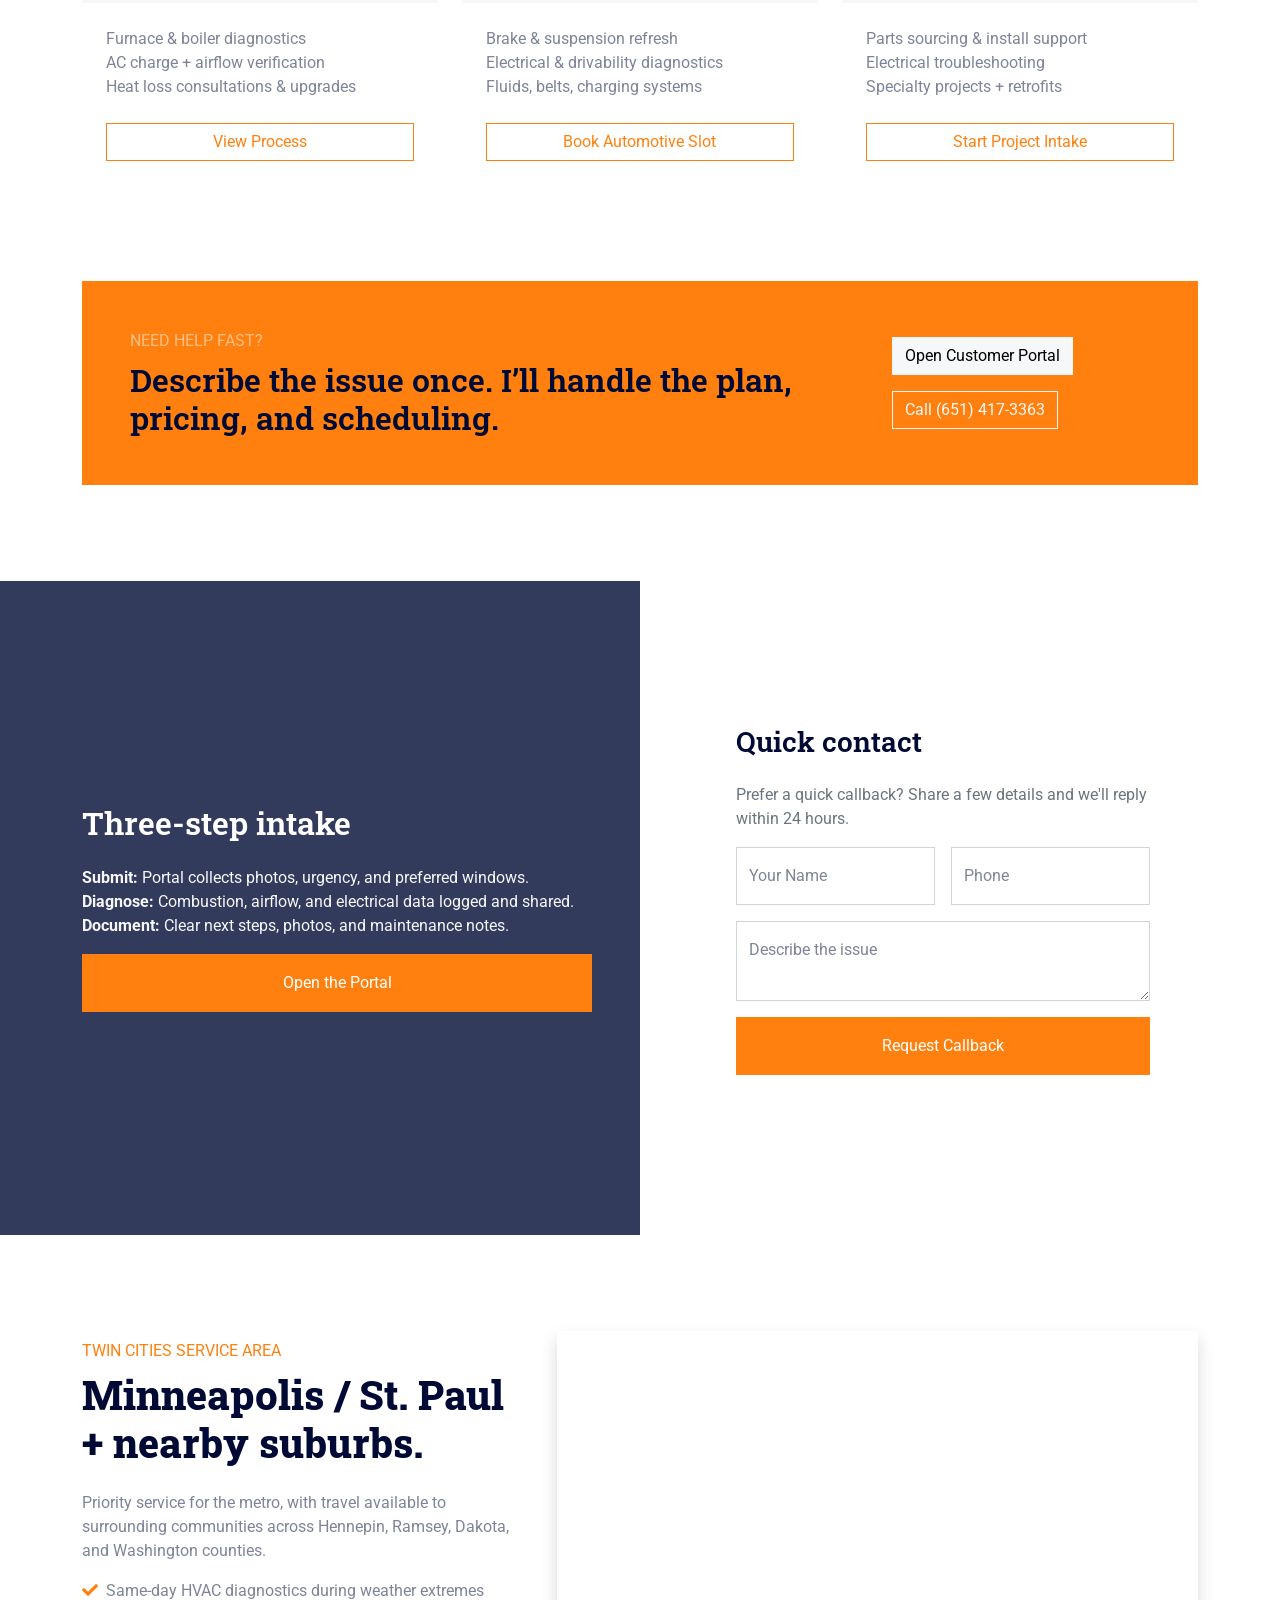
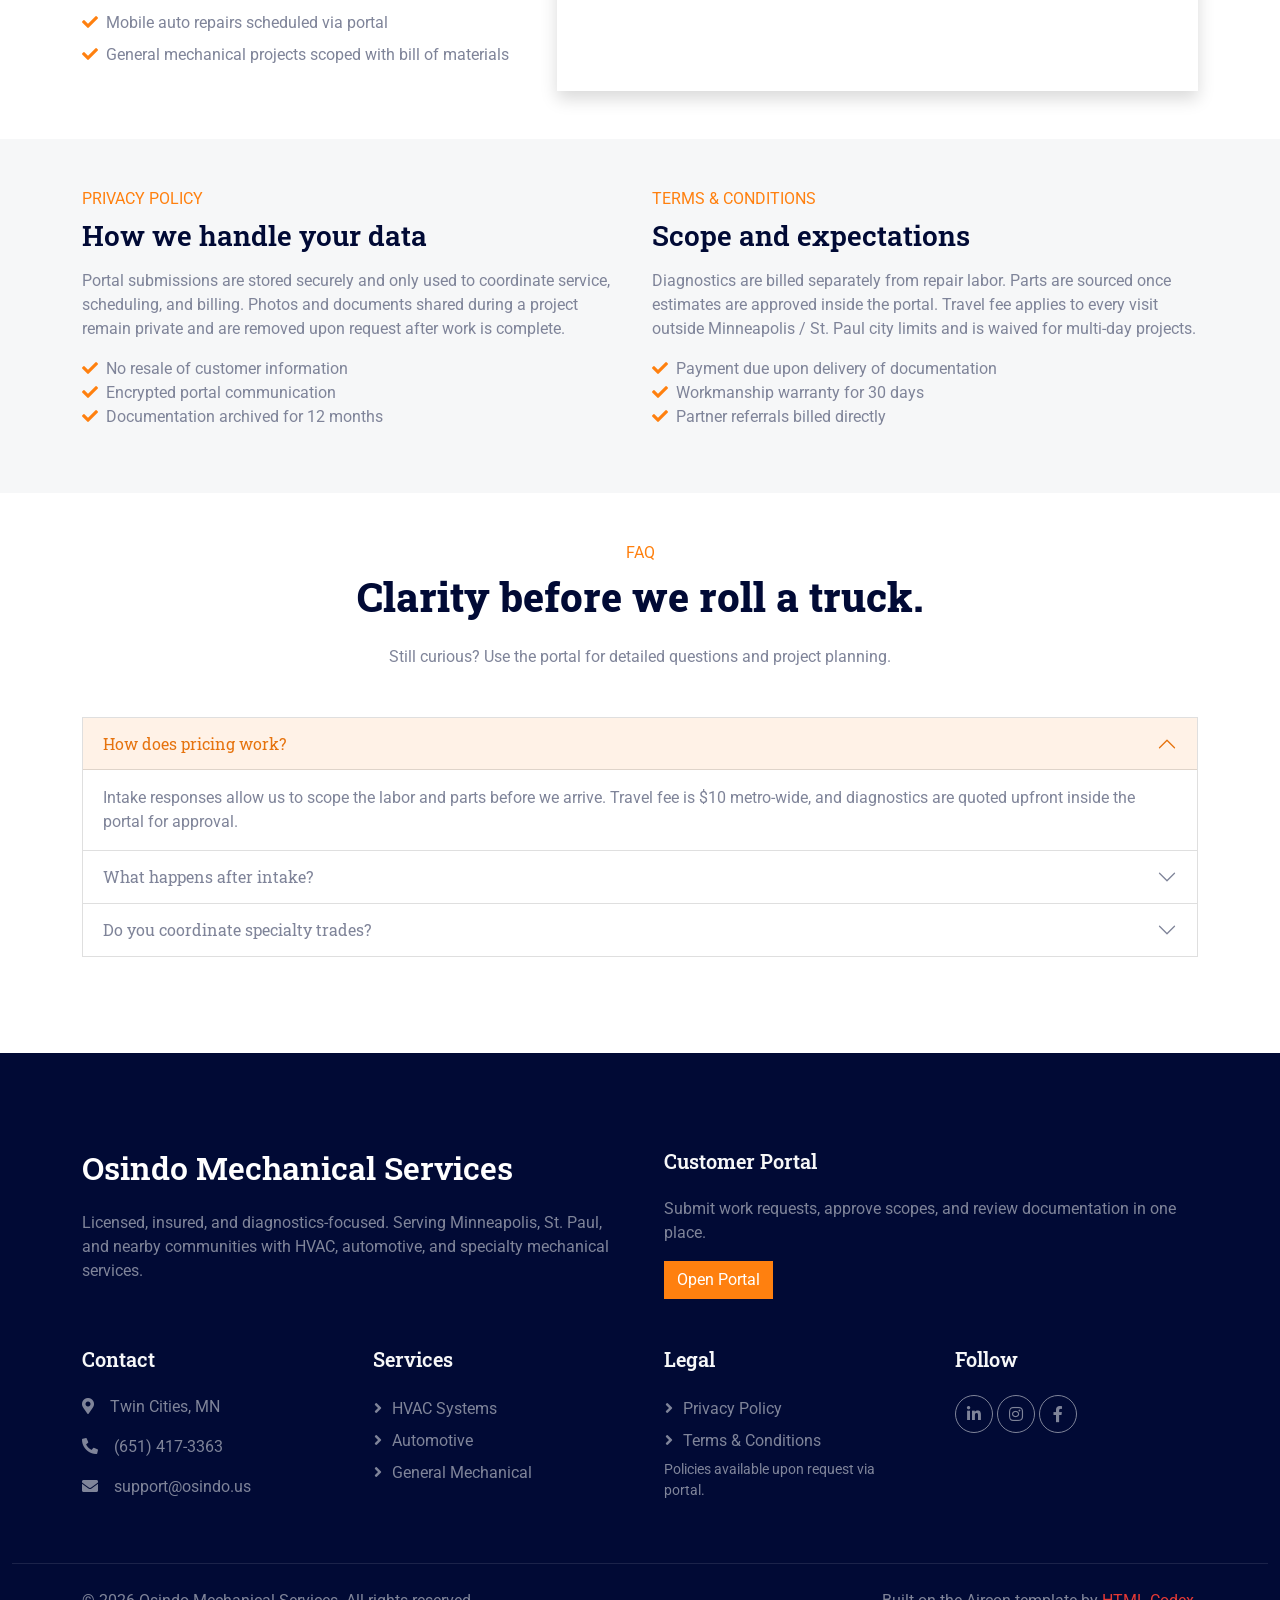
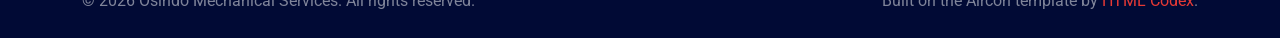
==== commit 5d3daa10: "feat: integrate Aircon template for Osindo landing" ====
--- a/index.html
+++ b/index.html
@@ -1,476 +1,591 @@
 <!DOCTYPE html>
 <html lang="en">
+
 <head>
-  <meta charset="UTF-8" />
-  <meta name="viewport" content="width=device-width, initial-scale=1.0" />
+  <meta charset="utf-8" />
+  <meta name="viewport" content="width=device-width, initial-scale=1" />
   <title>Osindo Mechanical Services | HVAC · Auto · General Repair</title>
-  <meta name="description" content="Osindo Mechanical Services delivers honest HVAC, automotive, and general repair solutions across Minnesota with seasonal availability and transparent pricing." />
-  <meta name="keywords" content="Osindo Mechanical Services, Minnesota HVAC, automotive repair, furnace maintenance, AC diagnosis, brake jobs, mobile mechanic" />
-  <meta name="author" content="Osindo Mechanical Services" />
-  <meta name="robots" content="index, follow" />
-  <meta name="theme-color" content="#040c0f" />
+  <meta name="description" content="Osindo Mechanical Services provides diagnostics-first HVAC, automotive, and general mechanical repairs across the Twin Cities with transparent scopes and portal-based communication." />
+  <meta name="keywords" content="Osindo Mechanical Services, Minnesota HVAC, automotive repair, mechanical contractor, Twin Cities" />
   <link rel="canonical" href="https://osindo.us" />
+  <meta property="og:type" content="website" />
+  <meta property="og:title" content="Osindo Mechanical Services" />
+  <meta property="og:description" content="Diagnostics, documentation, and honest repair service for HVAC, vehicles, and mechanical projects in Minneapolis / St. Paul." />
+  <meta property="og:url" content="https://osindo.us" />
+  <meta property="og:image" content="https://osindo.us/assets/main-logo.jpeg" />
   <link rel="icon" type="image/png" href="assets/favicon.png" />
   <link rel="manifest" href="manifest.json" />
-  <meta property="og:type" content="website" />
-  <meta property="og:title" content="Osindo Mechanical Services | HVAC · Auto · General Repair" />
-  <meta property="og:description" content="Certified HVAC technician and automotive specialist offering honest, seasonal mechanical services throughout Minnesota." />
-  <meta property="og:url" content="https://osindo.us" />
-  <meta property="og:image" content="https://osindo.us/assets/main-logo.jpeg" />
-  <meta name="twitter:card" content="summary_large_image" />
-  <meta name="twitter:title" content="Osindo Mechanical Services" />
-  <meta name="twitter:description" content="HVAC, automotive, and general repair work with transparent pricing in Minnesota." />
-  <meta name="twitter:image" content="https://osindo.us/assets/main-logo.jpeg" />
+
+  <!-- Google Fonts -->
   <link rel="preconnect" href="https://fonts.googleapis.com" />
   <link rel="preconnect" href="https://fonts.gstatic.com" crossorigin />
-  <link href="https://fonts.googleapis.com/css2?family=Space+Grotesk:wght@400;500;600;700&family=Karla:wght@400;500;600&display=swap" rel="stylesheet" />
-  <link rel="stylesheet" href="styles.css" />
-  <script defer src="script.js"></script>
+  <link href="https://fonts.googleapis.com/css2?family=Roboto+Slab:wght@400;600;800&family=Roboto:wght@400;500;700&display=swap" rel="stylesheet" />
+
+  <!-- Icon Fonts -->
+  <link rel="stylesheet" href="https://cdnjs.cloudflare.com/ajax/libs/font-awesome/5.10.0/css/all.min.css" />
+  <link rel="stylesheet" href="https://cdn.jsdelivr.net/npm/bootstrap-icons@1.4.1/font/bootstrap-icons.css" />
+
+  <!-- Libraries -->
+  <link rel="stylesheet" href="lib/animate/animate.min.css" />
+  <link rel="stylesheet" href="lib/owlcarousel/assets/owl.carousel.min.css" />
+
+  <!-- Theme Styles -->
+  <link rel="stylesheet" href="css/bootstrap.min.css" />
+  <link rel="stylesheet" href="css/style.css" />
+
   <script type="application/ld+json">
     {
       "@context": "https://schema.org",
       "@type": "HVACBusiness",
       "name": "Osindo Mechanical Services",
-      "image": "https://osindo.us/assets/main-logo.jpeg",
       "url": "https://osindo.us",
-      "address": {
-        "@type": "PostalAddress",
-        "addressRegion": "MN",
-        "addressCountry": "US"
-      },
+      "logo": "https://osindo.us/assets/main-logo.jpeg",
       "priceRange": "$$",
-      "description": "Certified residential HVAC technician offering automotive and general repair services with transparent pricing across Minnesota.",
-      "areaServed": "Minnesota",
+      "areaServed": "Minneapolis-Saint Paul",
+      "telephone": "+16514173363",
       "serviceType": [
-        "HVAC diagnosis",
-        "Furnace maintenance",
-        "Automotive repairs",
-        "General mechanical consulting"
-      ],
-      "sameAs": [
-        "https://osindo.us"
+        "HVAC diagnostics",
+        "Automotive repair",
+        "General mechanical projects"
       ]
     }
   </script>
 </head>
+
 <body>
-  <div class="texture"></div>
-  <header class="site-header">
-    <div class="header-row">
-      <div class="brand-block">
-        <img src="assets/main-logo.jpeg" alt="Osindo Mechanical Services logo" class="brand__logo" loading="lazy" />
+  <!-- Spinner -->
+  <div id="spinner" class="show bg-white position-fixed translate-middle w-100 vh-100 top-50 start-50 d-flex align-items-center justify-content-center">
+    <div class="spinner-grow text-primary" role="status"></div>
+  </div>
+
+  <!-- Topbar -->
+  <div class="container-fluid bg-dark text-white-50 py-2 px-0 d-none d-lg-block">
+    <div class="row gx-0 align-items-center">
+      <div class="col-lg-8 px-5 text-start">
+        <div class="h-100 d-inline-flex align-items-center me-4">
+          <small class="fa fa-phone-alt me-2"></small>
+          <small>(651) 417-3363</small>
+        </div>
+        <div class="h-100 d-inline-flex align-items-center me-4">
+          <small class="far fa-envelope-open me-2"></small>
+          <small>support@osindo.us</small>
+        </div>
+        <div class="h-100 d-inline-flex align-items-center">
+          <small class="fa fa-map-marker-alt me-2"></small>
+          <small>Twin Cities · Minnesota</small>
+        </div>
+      </div>
+      <div class="col-lg-4 px-5 text-end">
+        <ol class="breadcrumb justify-content-end mb-0">
+          <li class="breadcrumb-item"><a class="text-white-50 small" href="#privacy">Privacy</a></li>
+          <li class="breadcrumb-item"><a class="text-white-50 small" href="#terms">Terms</a></li>
+          <li class="breadcrumb-item"><a class="text-white-50 small" href="https://osindosmechanicalservices.myassembly.com/login?step=signUp" target="_blank" rel="noopener">Portal</a></li>
+        </ol>
+      </div>
+    </div>
+  </div>
+
+  <!-- Navbar -->
+  <nav class="navbar navbar-expand-lg bg-white navbar-light sticky-top px-4 px-lg-5">
+    <a href="#home" class="navbar-brand d-flex align-items-center">
+      <img src="assets/main-logo.jpeg" alt="Osindo Mechanical Services logo" class="img-fluid me-3" style="width: 54px; height: 54px; object-fit: cover; border-radius: 12px;" />
+      <h1 class="m-0">Osindo Mechanical</h1>
+    </a>
+    <button class="navbar-toggler" type="button" data-bs-toggle="collapse" data-bs-target="#navbarCollapse" aria-controls="navbarCollapse" aria-expanded="false" aria-label="Toggle navigation">
+      <span class="navbar-toggler-icon"></span>
+    </button>
+    <div class="collapse navbar-collapse" id="navbarCollapse">
+      <div class="navbar-nav mx-auto bg-light pe-4 py-3 py-lg-0">
+        <a href="#home" class="nav-item nav-link active">Home</a>
+        <a href="#about" class="nav-item nav-link">About</a>
+        <a href="#services" class="nav-item nav-link">Services</a>
+        <a href="#process" class="nav-item nav-link">Process</a>
+        <a href="#map" class="nav-item nav-link">Service Area</a>
+        <a href="#faq" class="nav-item nav-link">FAQ</a>
+        <a href="#contact" class="nav-item nav-link">Contact</a>
+      </div>
+      <div class="d-none d-lg-inline-flex align-items-center">
+        <a class="btn btn-primary py-2 px-4" href="https://osindosmechanicalservices.myassembly.com/login?step=signUp" target="_blank" rel="noopener">Customer Portal</a>
+      </div>
+    </div>
+  </nav>
+
+  <!-- Hero Carousel -->
+  <div id="home" class="container-fluid p-0 mb-5">
+    <div id="heroCarousel" class="carousel slide" data-bs-ride="carousel">
+      <div class="carousel-inner">
+        <div class="carousel-item active">
+          <div class="hero-slide bg-gradient position-relative">
+            <div class="carousel-caption">
+              <div class="container">
+                <div class="row justify-content-center">
+                  <div class="col-lg-8 pt-5">
+                    <p class="text-uppercase text-white-50 mb-3">Diagnostics-first mechanical services</p>
+                    <h1 class="display-4 text-white mb-4">HVAC, automotive, and mechanical solutions for unpredictable Minnesota weather.</h1>
+                    <p class="fs-5 text-body mb-4 pb-2 mx-sm-5">Detailed intake, transparent pricing, and photo documentation delivered through the Osindo customer portal.</p>
+                    <div class="d-flex flex-wrap justify-content-center gap-3">
+                      <a href="https://osindosmechanicalservices.myassembly.com/login?step=signUp" target="_blank" rel="noopener" class="btn btn-primary py-3 px-5">Launch Customer Portal</a>
+                      <a href="tel:6514173363" class="btn btn-outline-light py-3 px-5">Call (651) 417-3363</a>
+                    </div>
+                  </div>
+                </div>
+              </div>
+            </div>
+            <div class="hero-badges text-white d-flex flex-wrap justify-content-center gap-2 mt-3">
+              <span class="badge bg-light text-primary">$10 travel fee</span>
+              <span class="badge bg-light text-primary">Twin Cities coverage</span>
+              <span class="badge bg-light text-primary" id="season-status">Prioritizing seasonal services</span>
+            </div>
+          </div>
+        </div>
+        <div class="carousel-item">
+          <div class="hero-slide bg-gradient-alt position-relative">
+            <div class="carousel-caption">
+              <div class="container">
+                <div class="row justify-content-center">
+                  <div class="col-lg-8 pt-5">
+                    <p class="text-uppercase text-white-50 mb-3">Portal-first communication</p>
+                    <h1 class="display-4 text-white mb-4">Describe the issue once. Receive a scoped plan, timeframe, and bill of materials.</h1>
+                    <p class="fs-5 text-body mb-4 pb-2 mx-sm-5">Serving homeowners, drivers, and small fleets with mobile diagnostics and on-site repair.</p>
+                    <div class="d-flex flex-wrap justify-content-center gap-3">
+                      <a href="#services" class="btn btn-primary py-3 px-5">Explore Services</a>
+                      <a href="#map" class="btn btn-outline-light py-3 px-5">View Service Area</a>
+                    </div>
+                  </div>
+                </div>
+              </div>
+            </div>
+            <div class="hero-badges text-white d-flex flex-wrap justify-content-center gap-2 mt-3">
+              <span class="badge bg-light text-primary">HVAC · Auto · Mechanical</span>
+              <span class="badge bg-light text-primary">EPA & ASE experience</span>
+            </div>
+          </div>
+        </div>
+      </div>
+      <button class="carousel-control-prev" type="button" data-bs-target="#heroCarousel" data-bs-slide="prev">
+        <span class="carousel-control-prev-icon" aria-hidden="true"></span>
+        <span class="visually-hidden">Previous</span>
+      </button>
+      <button class="carousel-control-next" type="button" data-bs-target="#heroCarousel" data-bs-slide="next">
+        <span class="carousel-control-next-icon" aria-hidden="true"></span>
+        <span class="visually-hidden">Next</span>
+      </button>
+    </div>
+  </div>
+
+  <!-- About -->
+  <div id="about" class="container-xxl py-5">
+    <div class="container">
+      <div class="row g-5 align-items-center">
+        <div class="col-lg-6 wow fadeInUp" data-wow-delay="0.1s">
+          <p class="text-primary text-uppercase mb-2">Osindo Mechanical Services</p>
+          <h2 class="display-6 mb-4">Diagnostics, documentation, and trustworthy communication.</h2>
+          <p class="mb-4">Each job begins inside the customer portal, capturing photos, urgency, and scheduling preferences. That intake powers a scoped plan, transparent pricing, and the parts list you approve before service.</p>
+          <div class="row g-4 mb-4">
+            <div class="col-sm-6">
+              <div class="d-flex align-items-center">
+                <div class="btn-lg-square bg-primary rounded-circle me-3">
+                  <i class="fa fa-tools text-white"></i>
+                </div>
+                <div>
+                  <h5 class="mb-1">Mobile HVAC lab</h5>
+                  <small>Combustion, airflow, and refrigerant logging every visit.</small>
+                </div>
+              </div>
+            </div>
+            <div class="col-sm-6">
+              <div class="d-flex align-items-center">
+                <div class="btn-lg-square bg-primary rounded-circle me-3">
+                  <i class="fa fa-car-battery text-white"></i>
+                </div>
+                <div>
+                  <h5 class="mb-1">Driveway auto care</h5>
+                  <small>Electrical, brake, and maintenance work on-site.</small>
+                </div>
+              </div>
+            </div>
+          </div>
+          <div class="border-top mt-4 pt-4">
+            <div class="row">
+              <div class="col-sm-6">
+                <div class="d-flex align-items-center">
+                  <div class="btn-lg-square bg-primary rounded-circle me-3">
+                    <i class="fa fa-phone-alt text-white"></i>
+                  </div>
+                  <h5 class="mb-0">(651) 417-3363</h5>
+                </div>
+              </div>
+              <div class="col-sm-6">
+                <div class="d-flex align-items-center">
+                  <div class="btn-lg-square bg-primary rounded-circle me-3">
+                    <i class="fa fa-external-link-alt text-white"></i>
+                  </div>
+                  <a class="fw-semibold" href="https://osindosmechanicalservices.myassembly.com/login?step=signUp" target="_blank" rel="noopener">Customer portal →</a>
+                </div>
+              </div>
+            </div>
+          </div>
+        </div>
+        <div class="col-lg-6 wow fadeInUp" data-wow-delay="0.5s">
+          <div class="row g-3">
+            <div class="col-6 text-end">
+              <div class="icon-card">
+                <img src="img/icon/icon-07-primary.png" alt="Icon" class="img-fluid" />
+                <p>Combustion analysis</p>
+              </div>
+            </div>
+            <div class="col-6 text-start">
+              <div class="icon-card">
+                <img src="img/icon/icon-08-primary.png" alt="Icon" class="img-fluid" />
+                <p>Electrical diagnostics</p>
+              </div>
+            </div>
+            <div class="col-6 text-end">
+              <div class="icon-card">
+                <img src="img/icon/icon-05-primary.png" alt="Icon" class="img-fluid" />
+                <p>Airflow balancing</p>
+              </div>
+            </div>
+            <div class="col-6 text-start">
+              <div class="icon-card">
+                <img src="img/icon/icon-04-primary.png" alt="Icon" class="img-fluid" />
+                <p>Parts sourcing</p>
+              </div>
+            </div>
+          </div>
+        </div>
+      </div>
+    </div>
+  </div>
+
+  <!-- Facts -->
+  <div class="container-fluid facts my-5 py-5" data-parallax="scroll" data-image-src="img/carousel-1.jpg">
+    <div class="container py-5">
+      <div class="row g-5 text-center">
+        <div class="col-sm-6 col-lg-3 wow fadeIn" data-wow-delay="0.1s">
+          <h1 class="display-4 text-white" data-toggle="counter-up">24</h1>
+          <span class="text-primary">hr average response</span>
+        </div>
+        <div class="col-sm-6 col-lg-3 wow fadeIn" data-wow-delay="0.3s">
+          <h1 class="display-4 text-white" data-toggle="counter-up">3</h1>
+          <span class="text-primary">Core service tracks</span>
+        </div>
+        <div class="col-sm-6 col-lg-3 wow fadeIn" data-wow-delay="0.5s">
+          <h1 class="display-4 text-white" data-toggle="counter-up">10</h1>
+          <span class="text-primary">Dollar travel fee</span>
+        </div>
+        <div class="col-sm-6 col-lg-3 wow fadeIn" data-wow-delay="0.7s">
+          <h1 class="display-4 text-white" data-toggle="counter-up">100</h1>
+          <span class="text-primary">Percent documented work</span>
+        </div>
+      </div>
+    </div>
+  </div>
+
+  <!-- Services Overview -->
+  <div id="services" class="container-xxl py-5">
+    <div class="container">
+      <div class="text-center mx-auto wow fadeInUp" data-wow-delay="0.1s" style="max-width: 640px;">
+        <p class="text-primary text-uppercase mb-2">Services</p>
+        <h2 class="display-6 mb-4">Three tracks with scoped intake and transparent pricing.</h2>
+        <p class="mb-5">Every request flows through the portal so we arrive with the right plan, timelines, and parts.</p>
+      </div>
+      <div class="row g-4 justify-content-center">
+        <div class="col-lg-4 col-md-6 wow fadeInUp" data-wow-delay="0.1s">
+          <div class="service-item h-100">
+            <div class="d-flex align-items-center bg-light px-4 py-3">
+              <div class="service-icon flex-shrink-0 bg-primary">
+                <img class="img-fluid" src="img/icon/icon-01-light.png" alt="HVAC icon" />
+              </div>
+              <h4 class="mb-0 ms-4">HVAC Systems</h4>
+            </div>
+            <div class="p-4">
+              <ul class="list-unstyled mb-4">
+                <li>Furnace & boiler diagnostics</li>
+                <li>AC charge + airflow verification</li>
+                <li>Heat loss consultations & upgrades</li>
+              </ul>
+              <a class="btn btn-outline-primary w-100" href="#process">View Process</a>
+            </div>
+          </div>
+        </div>
+        <div class="col-lg-4 col-md-6 wow fadeInUp" data-wow-delay="0.3s">
+          <div class="service-item h-100">
+            <div class="d-flex align-items-center bg-light px-4 py-3">
+              <div class="service-icon flex-shrink-0 bg-primary">
+                <img class="img-fluid" src="img/icon/icon-02-light.png" alt="Auto icon" />
+              </div>
+              <h4 class="mb-0 ms-4">Automotive</h4>
+            </div>
+            <div class="p-4">
+              <ul class="list-unstyled mb-4">
+                <li>Brake & suspension refresh</li>
+                <li>Electrical & drivability diagnostics</li>
+                <li>Fluids, belts, charging systems</li>
+              </ul>
+              <a class="btn btn-outline-primary w-100" href="https://osindosmechanicalservices.myassembly.com/login?step=signUp" target="_blank" rel="noopener">Book Automotive Slot</a>
+            </div>
+          </div>
+        </div>
+        <div class="col-lg-4 col-md-6 wow fadeInUp" data-wow-delay="0.5s">
+          <div class="service-item h-100">
+            <div class="d-flex align-items-center bg-light px-4 py-3">
+              <div class="service-icon flex-shrink-0 bg-primary">
+                <img class="img-fluid" src="img/icon/icon-03-light.png" alt="Mechanical icon" />
+              </div>
+              <h4 class="mb-0 ms-4">General Mechanical</h4>
+            </div>
+            <div class="p-4">
+              <ul class="list-unstyled mb-4">
+                <li>Parts sourcing & install support</li>
+                <li>Electrical troubleshooting</li>
+                <li>Specialty projects + retrofits</li>
+              </ul>
+              <a class="btn btn-outline-primary w-100" href="https://osindosmechanicalservices.myassembly.com/login?step=signUp" target="_blank" rel="noopener">Start Project Intake</a>
+            </div>
+          </div>
+        </div>
+      </div>
+    </div>
+  </div>
+
+  <!-- CTA Banner -->
+  <div class="container-xxl py-5">
+    <div class="container">
+      <div class="bg-primary text-light p-5 rounded d-flex flex-column flex-lg-row align-items-start align-items-lg-center justify-content-between gap-4">
         <div>
-          <p class="badge">Minnesota</p>
-          <h1>Osindo Mechanical Services</h1>
-          <p class="subheading">HVAC · Automotive · Mechanical problem solving</p>
-        </div>
-      </div>
-      <div class="header-cta">
-        <span class="rating-chip">⭐ 4.9/5 · Twin Cities homeowners</span>
-        <a class="header-phone" href="tel:6514173363">(651) 417-3363</a>
-        <a class="button outline" href="https://osindosmechanicalservices.myassembly.com/login?step=signUp" target="_blank" rel="noopener">Customer portal</a>
-      </div>
-    </div>
-    <div class="header-row nav-row">
-      <button class="nav-toggle" aria-expanded="false" aria-label="Toggle navigation">
-        <span></span><span></span><span></span>
-      </button>
-      <nav class="main-nav" aria-label="Primary">
-        <a href="#services">Services</a>
-        <a href="#hvac">HVAC</a>
-        <a href="#auto">Auto</a>
-        <a href="#general">General</a>
-        <a href="#service-area">Service Area</a>
-        <a href="#faq">FAQ</a>
-        <a href="#contact" class="cta-link">Contact</a>
-      </nav>
-    </div>
-  </header>
-
-  <main>
-    <section class="hero">
-      <div class="hero__main">
-        <div class="hero__content">
-          <div class="hero__domain">
-            <span class="eyebrow">Trusted by Twin Cities families</span>
-            <a href="https://osindo.us" target="_blank" rel="noopener">OSINDO.us</a>
-          </div>
-          <h2>Mechanical care that keeps homes comfortable and vehicles road-ready.</h2>
-          <p>
-            Diagnostics-first HVAC, automotive, and repair work for unpredictable Minnesota weather. Detailed scopes, upfront pricing,
-            and photo documentation every time.
-          </p>
-          <div class="hero__cta">
-            <a href="https://osindosmechanicalservices.myassembly.com/login?step=signUp" target="_blank" rel="noopener" class="button primary">Start in Customer Portal</a>
-            <a href="tel:6514173363" class="button ghost">Call (651) 417-3363</a>
-          </div>
-          <div class="hero__stats">
-            <div>
-              <p class="stat-heading">$10</p>
-              <p class="stat-label">Flat travel fee</p>
-            </div>
-            <div>
-              <p class="stat-heading">24 hr</p>
-              <p class="stat-label">Average response</p>
-            </div>
-            <div>
-              <p class="stat-heading">3</p>
-              <p class="stat-label">Core service tracks</p>
-            </div>
-          </div>
-          <ul class="hero__highlights">
-            <li><span aria-hidden="true">✔</span><span>Mobile visits start at <strong>$10</strong></span></li>
-            <li><span aria-hidden="true">✔</span><span>Priority dispatch during extreme temps</span></li>
-            <li><span aria-hidden="true">✔</span><span>Licensed + insured, fully documented work</span></li>
+          <p class="text-uppercase text-white-50 mb-2">Need help fast?</p>
+          <h2 class="mb-0">Describe the issue once. I’ll handle the plan, pricing, and scheduling.</h2>
+        </div>
+        <div class="d-flex flex-wrap gap-3">
+          <a class="btn btn-light" href="https://osindosmechanicalservices.myassembly.com/login?step=signUp" target="_blank" rel="noopener">Open Customer Portal</a>
+          <a class="btn btn-outline-light" href="tel:6514173363">Call (651) 417-3363</a>
+        </div>
+      </div>
+    </div>
+  </div>
+
+  <!-- Process / CTA -->
+  <div id="process" class="container-fluid overflow-hidden my-5 px-lg-0">
+    <div class="container quote px-lg-0">
+      <div class="row g-0 mx-lg-0">
+        <div class="col-lg-6 quote-text" data-parallax="scroll" data-image-src="img/carousel-2.jpg">
+          <div class="h-100 px-4 px-sm-5 ps-lg-0 wow fadeIn" data-wow-delay="0.1s">
+            <h2 class="text-white mb-4">Three-step intake</h2>
+            <ul class="text-light leadflow list-unstyled">
+              <li><strong>Submit:</strong> Portal collects photos, urgency, and preferred windows.</li>
+              <li><strong>Diagnose:</strong> Combustion, airflow, and electrical data logged and shared.</li>
+              <li><strong>Document:</strong> Clear next steps, photos, and maintenance notes.</li>
+            </ul>
+            <a href="https://osindosmechanicalservices.myassembly.com/login?step=signUp" target="_blank" rel="noopener" class="btn btn-primary py-3 px-5">Open the Portal</a>
+          </div>
+        </div>
+        <div id="contact" class="col-lg-6 quote-form" data-parallax="scroll" data-image-src="img/carousel-1.jpg">
+          <div class="h-100 px-4 px-sm-5 pe-lg-0 wow fadeIn" data-wow-delay="0.5s">
+            <div class="bg-white p-4 p-sm-5">
+              <h3 class="mb-4">Quick contact</h3>
+              <p class="text-muted">Prefer a quick callback? Share a few details and we'll reply within 24 hours.</p>
+              <form class="contact-form" name="contact-form">
+                <div class="row g-3">
+                  <div class="col-sm-6">
+                    <div class="form-floating">
+                      <input type="text" class="form-control" id="name" placeholder="Name" required />
+                      <label for="name">Your Name</label>
+                    </div>
+                  </div>
+                  <div class="col-sm-6">
+                    <div class="form-floating">
+                      <input type="tel" class="form-control" id="phone" placeholder="Phone" required />
+                      <label for="phone">Phone</label>
+                    </div>
+                  </div>
+                  <div class="col-12">
+                    <div class="form-floating">
+                      <textarea class="form-control" placeholder="Message" id="message" style="height: 80px" required></textarea>
+                      <label for="message">Describe the issue</label>
+                    </div>
+                  </div>
+                  <div class="col-12">
+                    <button class="btn btn-primary py-3 px-5 w-100" type="submit">Request Callback</button>
+                  </div>
+                </div>
+              </form>
+              <p class="form-status mt-3" role="status" aria-live="polite"></p>
+            </div>
+          </div>
+        </div>
+      </div>
+    </div>
+  </div>
+
+  <!-- Map Section -->
+  <div id="map" class="container-xxl py-5">
+    <div class="container">
+      <div class="row g-4 align-items-center">
+        <div class="col-lg-5">
+          <p class="text-primary text-uppercase mb-2">Twin Cities Service Area</p>
+          <h2 class="display-6 mb-4">Minneapolis / St. Paul + nearby suburbs.</h2>
+          <p>Priority service for the metro, with travel available to surrounding communities across Hennepin, Ramsey, Dakota, and Washington counties.</p>
+          <ul class="list-unstyled">
+            <li class="mb-2"><i class="fa fa-check text-primary me-2"></i>Same-day HVAC diagnostics during weather extremes</li>
+            <li class="mb-2"><i class="fa fa-check text-primary me-2"></i>Mobile auto repairs scheduled via portal</li>
+            <li class="mb-2"><i class="fa fa-check text-primary me-2"></i>General mechanical projects scoped with bill of materials</li>
           </ul>
         </div>
-        <div class="hero__media">
-          <img src="https://images.unsplash.com/photo-1581093588401-22be9a06d5d7?auto=format&fit=crop&w=1200&q=80" alt="Technician inspecting furnace" loading="lazy" />
-          <div class="hero__media-caption">Precision diagnostics before every repair</div>
-        </div>
-      </div>
-      <div class="hero__panel">
-        <div class="panel-card hero__contact">
-          <h3>Rapid Response Board</h3>
-          <p>Serving Minneapolis / St. Paul metro + nearby communities.</p>
-          <dl>
-            <div>
-              <dt>Today’s focus</dt>
-              <dd id="season-status">Prioritizing seasonal services</dd>
-            </div>
-            <div>
-              <dt>Average response</dt>
-              <dd><strong>24 hrs</strong> from portal submit</dd>
-            </div>
-            <div>
-              <dt>Travel fee</dt>
-              <dd>Flat <strong>$10</strong> to roll to you</dd>
-            </div>
-          </dl>
-          <a class="button ghost full" href="https://osindosmechanicalservices.myassembly.com/login?step=signUp" target="_blank" rel="noopener">Launch Portal</a>
-        </div>
-      </div>
-    </section>
-
-    <section class="highlights">
-      <article>
-        <img src="https://images.unsplash.com/photo-1503389152951-9f343605f61e?auto=format&fit=crop&w=800&q=80" alt="HVAC tune up" loading="lazy" />
-        <div>
-          <h3>Residential HVAC</h3>
-          <p>Heating and cooling tuned for Minnesota winters and humid summers. We measure airflow, safety, and efficiency on every visit.</p>
-        </div>
-      </article>
-      <article>
-        <img src="https://images.unsplash.com/photo-1487754180451-c456f719a1fc?auto=format&fit=crop&w=800&q=80" alt="Auto repair" loading="lazy" />
-        <div>
-          <h3>Driveway Automotive</h3>
-          <p>Brake jobs, electrical diagnostics, belts, fluids, and more—all documented with photos so you know exactly what was serviced.</p>
-        </div>
-      </article>
-      <article>
-        <img src="https://images.unsplash.com/photo-1472214103451-9374bd1c798e?auto=format&fit=crop&w=800&q=80" alt="General mechanical" loading="lazy" />
-        <div>
-          <h3>General Repair</h3>
-          <p>Component installs, electrical troubleshooting, and special projects for homes and small fleets with transparent timelines.</p>
-        </div>
-      </article>
-    </section>
-
-    <section class="trust">
-      <p>Licensed & insured · Diagnostics-first · Photo documentation for every job</p>
-      <div class="trust-logos">
-        <span>EPA Certified</span>
-        <span>ASE Experience</span>
-        <span>Twin Cities Local</span>
-      </div>
-    </section>
-
-    <section id="services" class="services-overview">
-      <div class="section-heading">
-        <p class="eyebrow">Our Focused Practice</p>
-        <h2>Three disciplined service tracks built for homeowners, drivers, and small fleets.</h2>
-        <p class="subtext">Every service begins with a detailed intake via the customer portal so we arrive with the right plan and parts.</p>
-      </div>
-      <div class="services__grid">
-        <article class="service-card">
-          <div class="service-icon">AQ</div>
-          <h3>HVAC Systems</h3>
-          <p>Diagnostics, tune-ups, and targeted repairs for furnaces and AC systems with performance data at every visit.</p>
-          <ul>
-            <li>Furnace/boiler safety checks</li>
-            <li>AC charge + airflow verification</li>
-            <li>Heat loss consultation</li>
+        <div class="col-lg-7">
+          <div class="ratio ratio-16x9 rounded overflow-hidden shadow">
+            <iframe title="Twin Cities service area" src="https://www.google.com/maps/embed?pb=!1m18!1m12!1m3!1d563890.4742340204!2d-93.87333193889302!3d44.969026232091176!2m3!1f0!2f0!3f0!3m2!1i1024!2i768!4f13.1!3m3!1m2!1s0x52b333909e17f88d%3A0xad8b9cb7568ab3b4!2sTwin%20Cities%2C%20MN!5e0!3m2!1sen!2sus!4v1709770000000!5m2!1sen!2sus" style="border:0;" allowfullscreen="" loading="lazy" referrerpolicy="no-referrer-when-downgrade"></iframe>
+          </div>
+        </div>
+      </div>
+    </div>
+  </div>
+
+  <!-- Legal -->
+  <div class="container-xxl py-5 bg-light" id="legal">
+    <div class="container">
+      <div class="row g-4">
+        <div class="col-lg-6" id="privacy">
+          <p class="text-primary text-uppercase mb-2">Privacy Policy</p>
+          <h3 class="mb-3">How we handle your data</h3>
+          <p>Portal submissions are stored securely and only used to coordinate service, scheduling, and billing. Photos and documents shared during a project remain private and are removed upon request after work is complete.</p>
+          <ul class="list-unstyled">
+            <li><i class="fa fa-check text-primary me-2"></i>No resale of customer information</li>
+            <li><i class="fa fa-check text-primary me-2"></i>Encrypted portal communication</li>
+            <li><i class="fa fa-check text-primary me-2"></i>Documentation archived for 12 months</li>
           </ul>
-          <a href="#hvac">Explore HVAC</a>
-        </article>
-        <article class="service-card">
-          <div class="service-icon">AUTO</div>
-          <h3>Automotive</h3>
-          <p>Driveway or garage service for maintenance, brakes, belts, diagnostics, and electrical issues.</p>
-          <ul>
-            <li>Brake + suspension refresh</li>
-            <li>Electrical + run-ability diagnostics</li>
-            <li>Fluids, belts, and charging systems</li>
+        </div>
+        <div class="col-lg-6" id="terms">
+          <p class="text-primary text-uppercase mb-2">Terms & Conditions</p>
+          <h3 class="mb-3">Scope and expectations</h3>
+          <p>Diagnostics are billed separately from repair labor. Parts are sourced once estimates are approved inside the portal. Travel fee applies to every visit outside Minneapolis / St. Paul city limits and is waived for multi-day projects.</p>
+          <ul class="list-unstyled">
+            <li><i class="fa fa-check text-primary me-2"></i>Payment due upon delivery of documentation</li>
+            <li><i class="fa fa-check text-primary me-2"></i>Workmanship warranty for 30 days</li>
+            <li><i class="fa fa-check text-primary me-2"></i>Partner referrals billed directly</li>
           </ul>
-          <a href="#auto">Explore Auto</a>
-        </article>
-        <article class="service-card">
-          <div class="service-icon">MECH</div>
-          <h3>General Mechanical</h3>
-          <p>Problem-solving across equipment installs, electrical troubleshooting, and component replacements.</p>
-          <ul>
-            <li>Parts sourcing & install support</li>
-            <li>Electrical troubleshooting</li>
-            <li>Seasonal upgrade planning</li>
-          </ul>
-          <a href="#general">Explore General</a>
-        </article>
-      </div>
-    </section>
-
-    <section class="cta-banner">
-      <div>
-        <p class="eyebrow">Need help fast?</p>
-        <h2>Describe the issue once. I’ll handle the plan, pricing, and scheduling.</h2>
-      </div>
-      <div class="cta-banner__actions">
-        <a class="button primary" href="https://osindosmechanicalservices.myassembly.com/login?step=signUp" target="_blank" rel="noopener">Open Customer Portal</a>
-        <a class="button ghost" href="tel:6514173363">Call (651) 417-3363</a>
-      </div>
-    </section>
-
-    <section id="hvac" class="service-detail">
-      <div class="section-heading">
-        <p class="eyebrow">HVAC</p>
-        <h2>Home comfort tuned for Minnesota winters and humid summers.</h2>
-      </div>
-      <div class="content-grid">
-        <div>
-          <ul>
-            <li>Furnace diagnostics · <strong>$20</strong></li>
-            <li>Preventative maintenance · <strong>$30</strong></li>
-            <li>Heat restoration & repair · <strong>Quote-based</strong></li>
-            <li>AC diagnostics, repairs, refrigerant prep · <strong>Seasonal</strong></li>
-          </ul>
-          <p class="subtext">Every visit includes airflow checks, visual inspection, and detailed recommendations emailed after service.</p>
-        </div>
-        <div class="cta-block">
-          <h3>Ready for a tune-up?</h3>
-          <p>Use the customer portal to describe symptoms, upload photos, and pick an appointment window.</p>
-          <a class="button primary" href="https://osindosmechanicalservices.myassembly.com/login?step=signUp" target="_blank" rel="noopener">Schedule HVAC Service</a>
-        </div>
-      </div>
-    </section>
-
-    <section id="auto" class="service-detail alt">
-      <div class="section-heading">
-        <p class="eyebrow">Automotive</p>
-        <h2>Transparent pricing for driveway-friendly automotive work.</h2>
-      </div>
-      <div class="content-grid">
-        <div>
-          <ul class="price-list">
-            <li><span>Oil change labor</span><strong>$20</strong></li>
-            <li><span>Brake job (per set)</span><strong>$100</strong></li>
-            <li><span>Belt replacement</span><strong>$25</strong></li>
-            <li><span>Engine fluids flush (each)</span><strong>$20</strong></li>
-            <li><span>Electrical / run-ability diag</span><strong>$50-$100</strong></li>
-            <li><span>Alternator install</span><strong>$50-$200</strong></li>
-            <li><span>Battery install</span><strong>$20</strong></li>
-            <li><span>Spark plugs</span><strong>$20-$150</strong></li>
-            <li><span>Water pump (belt driven)</span><strong>$50-$150</strong></li>
-            <li><span>Headlight replacement</span><strong>$5-$20</strong></li>
-            <li><span>Wiper blade motor</span><strong>$50-$150</strong></li>
-          </ul>
-        </div>
-        <div class="cta-block">
-          <h3>Mobile, efficient, documented.</h3>
-          <p>Every repair includes photos and a quick debrief so you understand the fix before payment.</p>
-          <a class="button ghost" href="https://osindosmechanicalservices.myassembly.com/login?step=signUp" target="_blank" rel="noopener">Book Automotive Slot</a>
-        </div>
-      </div>
-    </section>
-
-    <section id="general" class="service-detail">
-      <div class="section-heading">
-        <p class="eyebrow">General Repair</p>
-        <h2>Problem-solving across parts, electrical, and specialty projects.</h2>
-      </div>
-      <div class="content-grid">
-        <div>
-          <ul>
-            <li>Component sourcing & installation</li>
-            <li>Electrical diagnostics for equipment + vehicles</li>
-            <li>Consulting on future upgrades or replacements</li>
-            <li>Referral coordination with trusted specialists</li>
-          </ul>
-        </div>
-        <div class="cta-block">
-          <h3>Scoped weekend projects welcome.</h3>
-          <p>Share goals through the portal and I’ll map out next steps, estimated time, and required parts.</p>
-          <a class="button primary" href="https://osindosmechanicalservices.myassembly.com/login?step=signUp" target="_blank" rel="noopener">Start Project Intake</a>
-        </div>
-      </div>
-    </section>
-
-    <section class="leadflow">
-      <div class="section-heading">
-        <p class="eyebrow">Working Together</p>
-        <h2>A transparent three-step process.</h2>
-      </div>
-      <div class="leadflow__grid">
-        <article>
-          <span class="step">01</span>
-          <h3>Submit</h3>
-          <p>Use the portal to share symptoms, photos, video, and timing preferences. Everything is time-stamped for clarity.</p>
-        </article>
-        <article>
-          <span class="step">02</span>
-          <h3>Diagnose</h3>
-          <p>Receive a written scope with travel fee, labor breakdown, parts options, and estimated timing before committing.</p>
-        </article>
-        <article>
-          <span class="step">03</span>
-          <h3>Repair</h3>
-          <p>Onsite repairs are fully documented with photos and a quick recap so you know exactly what was done.</p>
-        </article>
-      </div>
-    </section>
-
-    <section class="testimonials">
-      <div class="section-heading">
-        <p class="eyebrow">Hear From Your Neighbors</p>
-        <h2>Work that earns referrals.</h2>
-      </div>
-      <div class="testimonials__grid">
-        <article>
-          <p>“Heat went out at 9pm—we were up and running the next morning with a full photo recap of what failed.”</p>
-          <span>— A. Larson, Brooklyn Park</span>
-        </article>
-        <article>
-          <p>“Brake job and fluid flush cost exactly what was quoted. I approved the work straight from the portal.”</p>
-          <span>— M. Day, Minneapolis</span>
-        </article>
-        <article>
-          <p>“Electrical gremlins finally solved—Osindo explained the testing process and left me with a maintenance checklist.”</p>
-          <span>— M. Nguyen, St. Paul</span>
-        </article>
-      </div>
-    </section>
-
-    <section id="faq" class="faq">
-      <div class="section-heading">
-        <p class="eyebrow">Questions? I’ve Got You Covered</p>
-        <h2>Need-to-know details before we get started.</h2>
-      </div>
-      <div class="faq__grid">
-        <article>
-          <h3>What areas do you serve?</h3>
-          <p>Minneapolis, St. Paul, and surrounding suburbs with occasional travel outside the metro for larger scopes.</p>
-        </article>
-        <article>
-          <h3>Are you licensed and insured?</h3>
-          <p>Yes—residential HVAC licensed and fully insured for automotive + mechanical work.</p>
-        </article>
-        <article>
-          <h3>Do you offer emergency visits?</h3>
-          <p>Extreme cold/heat calls jump the queue. Submit via the portal and include “urgent” in the notes.</p>
-        </article>
-        <article>
-          <h3>How do I schedule?</h3>
-          <p>Use the customer portal link for fastest service. I reply within 24 hours with available slots.</p>
-        </article>
-      </div>
-    </section>
-
-    <section id="contact" class="contact">
-      <div class="section-heading">
-        <p class="eyebrow">Ready To Get Started?</p>
-        <h2>The customer portal is the fastest way to book.</h2>
-        <p class="subtext">Still prefer email? Use the form and expect a response within 24 hours or call <a href="tel:6514173363">(651) 417-3363</a>.</p>
-      </div>
-      <div class="contact__grid">
-        <div class="portal-cta">
-          <h3>Customer Portal</h3>
-          <p>Track messages, upload media, and approve work orders in one place.</p>
-          <a class="button primary" href="https://osindosmechanicalservices.myassembly.com/login?step=signUp" target="_blank" rel="noopener">Open Portal</a>
-        </div>
-        <form class="contact-form">
-          <label>
-            Name
-            <input type="text" name="name" placeholder="Full name" required />
-          </label>
-          <label>
-            Email
-            <input type="email" name="email" placeholder="you@email.com" required />
-          </label>
-          <label>
-            Service focus
-            <select name="service" required>
-              <option value="" disabled selected>Select an option</option>
-              <option value="hvac">HVAC</option>
-              <option value="auto">Automotive</option>
-              <option value="general">General repair</option>
-            </select>
-          </label>
-          <label>
-            Describe the issue
-            <textarea name="message" rows="4" placeholder="What are you experiencing?" required></textarea>
-          </label>
-          <label class="checkbox">
-            <input type="checkbox" required />
-            I understand travel starts at $10 and availability flexes with seasonal demand.
-          </label>
-          <button type="submit" class="button primary">Submit Request</button>
-          <p class="form-status" aria-live="polite"></p>
-        </form>
-      </div>
-    </section>
-
-    <section class="socials">
-      <div class="section-heading">
-        <p class="eyebrow">Stay Connected</p>
-        <h2>Get seasonal checklists and drop-ins.</h2>
-      </div>
-      <div class="socials__grid">
-        <a href="https://www.instagram.com/" target="_blank" rel="noopener" class="social-card" aria-label="Instagram">
-          <span>Instagram</span>
-          <p>Weekend wrenching, HVAC prep shots, and live availability.</p>
-        </a>
-        <a href="https://www.facebook.com/" target="_blank" rel="noopener" class="social-card" aria-label="Facebook">
-          <span>Facebook</span>
-          <p>Neighborhood reminders and emergency slots.</p>
-        </a>
-        <a href="https://www.linkedin.com/" target="_blank" rel="noopener" class="social-card" aria-label="LinkedIn">
-          <span>LinkedIn</span>
-          <p>Project recaps and mechanical insights.</p>
-        </a>
-      </div>
-    </section>
-  </main>
-
-  <footer class="site-footer">
-    <div class="footer-grid">
-      <div>
-        <p class="eyebrow">Osindo Mechanical Services</p>
-        <p>Serving the Twin Cities region with HVAC, automotive, and mechanical repair.</p>
-        <a href="tel:6514173363" class="footer-phone">(651) 417-3363</a>
-      </div>
-      <div>
-        <p class="eyebrow">Quick Links</p>
-        <ul>
-          <li><a href="#services">Services</a></li>
-          <li><a href="#service-area">Service Area</a></li>
-          <li><a href="#legal">Privacy & Terms</a></li>
-        </ul>
-      </div>
-      <div>
-        <p class="eyebrow">Customer Portal</p>
-        <a class="button primary" href="https://osindosmechanicalservices.myassembly.com/login?step=signUp" target="_blank" rel="noopener">Open Portal</a>
-      </div>
-    </div>
-    <p>© <span id="year"></span> Osindo Mechanical Services · Minnesota, USA</p>
-    <p>Availability flexes with seasonal demand and weather conditions.</p>
-  </footer>
+        </div>
+      </div>
+    </div>
+  </div>
+
+  <!-- FAQ -->
+  <div id="faq" class="container-xxl py-5">
+    <div class="container">
+      <div class="text-center mx-auto mb-5" style="max-width: 640px;">
+        <p class="text-primary text-uppercase mb-2">FAQ</p>
+        <h2 class="display-6 mb-4">Clarity before we roll a truck.</h2>
+        <p>Still curious? Use the portal for detailed questions and project planning.</p>
+      </div>
+      <div class="accordion" id="faqAccordion">
+        <div class="accordion-item">
+          <h2 class="accordion-header" id="faqOne">
+            <button class="accordion-button" type="button" data-bs-toggle="collapse" data-bs-target="#answerOne" aria-expanded="true" aria-controls="answerOne">
+              How does pricing work?
+            </button>
+          </h2>
+          <div id="answerOne" class="accordion-collapse collapse show" aria-labelledby="faqOne" data-bs-parent="#faqAccordion">
+            <div class="accordion-body">
+              Intake responses allow us to scope the labor and parts before we arrive. Travel fee is $10 metro-wide, and diagnostics are quoted upfront inside the portal for approval.
+            </div>
+          </div>
+        </div>
+        <div class="accordion-item">
+          <h2 class="accordion-header" id="faqTwo">
+            <button class="accordion-button collapsed" type="button" data-bs-toggle="collapse" data-bs-target="#answerTwo" aria-expanded="false" aria-controls="answerTwo">
+              What happens after intake?
+            </button>
+          </h2>
+          <div id="answerTwo" class="accordion-collapse collapse" aria-labelledby="faqTwo" data-bs-parent="#faqAccordion">
+            <div class="accordion-body">
+              You receive a written plan covering diagnostics, target timelines, and requested parts. We confirm in the portal, then keep documentation updated during the job with photos.
+            </div>
+          </div>
+        </div>
+        <div class="accordion-item">
+          <h2 class="accordion-header" id="faqThree">
+            <button class="accordion-button collapsed" type="button" data-bs-toggle="collapse" data-bs-target="#answerThree" aria-expanded="false" aria-controls="answerThree">
+              Do you coordinate specialty trades?
+            </button>
+          </h2>
+          <div id="answerThree" class="accordion-collapse collapse" aria-labelledby="faqThree" data-bs-parent="#faqAccordion">
+            <div class="accordion-body">
+              Yes. When projects require electricians, plumbers, or concrete specialists, we refer trusted partners, coordinate scheduling, and share documentation so everyone stays aligned.
+            </div>
+          </div>
+        </div>
+      </div>
+    </div>
+  </div>
+
+  <!-- Footer -->
+  <div class="container-fluid bg-dark footer mt-5 pt-5 wow fadeIn" data-wow-delay="0.1s">
+    <div class="container py-5">
+      <div class="row g-5">
+        <div class="col-md-6">
+          <h2 class="text-white mb-4">Osindo Mechanical Services</h2>
+          <p>Licensed, insured, and diagnostics-focused. Serving Minneapolis, St. Paul, and nearby communities with HVAC, automotive, and specialty mechanical services.</p>
+        </div>
+        <div class="col-md-6">
+          <h5 class="text-light mb-4">Customer Portal</h5>
+          <p>Submit work requests, approve scopes, and review documentation in one place.</p>
+          <a class="btn btn-primary" href="https://osindosmechanicalservices.myassembly.com/login?step=signUp" target="_blank" rel="noopener">Open Portal</a>
+        </div>
+        <div class="col-lg-3 col-md-6">
+          <h5 class="text-light mb-4">Contact</h5>
+          <p><i class="fa fa-map-marker-alt me-3"></i>Twin Cities, MN</p>
+          <p><i class="fa fa-phone-alt me-3"></i>(651) 417-3363</p>
+          <p><i class="fa fa-envelope me-3"></i>support@osindo.us</p>
+        </div>
+        <div class="col-lg-3 col-md-6">
+          <h5 class="text-light mb-4">Services</h5>
+          <a class="btn btn-link" href="#services">HVAC Systems</a>
+          <a class="btn btn-link" href="#services">Automotive</a>
+          <a class="btn btn-link" href="#services">General Mechanical</a>
+        </div>
+        <div class="col-lg-3 col-md-6">
+          <h5 class="text-light mb-4">Legal</h5>
+          <a class="btn btn-link" href="#privacy">Privacy Policy</a>
+          <a class="btn btn-link" href="#terms">Terms & Conditions</a>
+          <small class="text-white-50 d-block">Policies available upon request via portal.</small>
+        </div>
+        <div class="col-lg-3 col-md-6">
+          <h5 class="text-light mb-4">Follow</h5>
+          <div class="d-flex">
+            <a class="btn btn-square rounded-circle me-1" href="https://www.linkedin.com" target="_blank" rel="noopener"><i class="fab fa-linkedin-in"></i></a>
+            <a class="btn btn-square rounded-circle me-1" href="https://www.instagram.com" target="_blank" rel="noopener"><i class="fab fa-instagram"></i></a>
+            <a class="btn btn-square rounded-circle me-1" href="https://www.facebook.com" target="_blank" rel="noopener"><i class="fab fa-facebook-f"></i></a>
+          </div>
+        </div>
+      </div>
+    </div>
+    <div class="container-fluid copyright">
+      <div class="container">
+        <div class="row">
+          <div class="col-md-8 text-center text-md-start mb-3 mb-md-0">
+            &copy; <span id="year"></span> Osindo Mechanical Services. All rights reserved.
+          </div>
+          <div class="col-md-4 text-center text-md-end">
+            Built on the Aircon template by <a href="https://htmlcodex.com" target="_blank" rel="noopener">HTML Codex</a>.
+          </div>
+        </div>
+      </div>
+    </div>
+  </div>
+
+  <a href="#home" class="btn btn-lg btn-primary btn-lg-square rounded-circle back-to-top"><i class="bi bi-arrow-up"></i></a>
+
+  <!-- Scripts -->
+  <script src="https://code.jquery.com/jquery-3.4.1.min.js"></script>
+  <script src="https://cdn.jsdelivr.net/npm/bootstrap@5.0.0/dist/js/bootstrap.bundle.min.js"></script>
+  <script src="lib/wow/wow.min.js"></script>
+  <script src="lib/easing/easing.min.js"></script>
+  <script src="lib/waypoints/waypoints.min.js"></script>
+  <script src="lib/owlcarousel/owl.carousel.min.js"></script>
+  <script src="lib/counterup/counterup.min.js"></script>
+  <script src="lib/parallax/parallax.min.js"></script>
+  <script src="js/main.js"></script>
+  <script src="script.js"></script>
 </body>
+
 </html>
--- a/css/style.css
+++ b/css/style.css
@@ -0,0 +1,450 @@
+/********** Template CSS **********/
+:root {
+    --primary: #e53935;
+    --secondary: #0f172a;
+    --light: #f6f7f8;
+    --dark: #020817;
+}
+
+.back-to-top {
+    position: fixed;
+    display: none;
+    right: 30px;
+    bottom: 30px;
+    z-index: 99;
+}
+
+
+/*** Spinner ***/
+#spinner {
+    opacity: 0;
+    visibility: hidden;
+    transition: opacity .5s ease-out, visibility 0s linear .5s;
+    z-index: 99999;
+}
+
+#spinner.show {
+    transition: opacity .5s ease-out, visibility 0s linear 0s;
+    visibility: visible;
+    opacity: 1;
+}
+
+
+/*** Button ***/
+.btn {
+    transition: .5s;
+}
+
+.btn.btn-primary,
+.btn.btn-outline-primary:hover,
+.btn.btn-secondary,
+.btn.btn-outline-secondary:hover {
+    color: #FFFFFF;
+}
+
+.btn.btn-primary:hover {
+    background: var(--secondary);
+    border-color: var(--secondary);
+}
+
+.btn.btn-secondary:hover {
+    background: var(--primary);
+    border-color: var(--primary);
+}
+
+.btn-square {
+    width: 38px;
+    height: 38px;
+}
+
+.btn-sm-square {
+    width: 32px;
+    height: 32px;
+}
+
+.btn-lg-square {
+    width: 48px;
+    height: 48px;
+}
+
+.btn-square,
+.btn-sm-square,
+.btn-lg-square {
+    padding: 0;
+    display: flex;
+    align-items: center;
+    justify-content: center;
+    font-weight: normal;
+}
+
+
+/*** Navbar ***/
+.navbar.sticky-top {
+    top: -100px;
+    transition: .5s;
+}
+
+.navbar .navbar-brand img {
+    max-height: 60px;
+}
+
+.navbar .navbar-nav .nav-link {
+    margin-left: 25px;
+    padding: 10px 0;
+    color: #696E77;
+    font-weight: 400;
+    outline: none;
+}
+
+.navbar .navbar-nav .nav-link:hover,
+.navbar .navbar-nav .nav-link.active {
+    color: var(--primary);
+}
+
+.navbar .dropdown-toggle::after {
+    border: none;
+    content: "\f107";
+    font-family: "Font Awesome 5 Free";
+    font-weight: 900;
+    vertical-align: middle;
+    margin-left: 8px;
+}
+
+@media (max-width: 991.98px) {
+    .navbar .navbar-brand img {
+        max-height: 45px;
+    }
+
+    .navbar .navbar-nav {
+        margin-top: 20px;
+        margin-bottom: 15px;
+    }
+
+    .navbar .nav-item .dropdown-menu {
+        padding-left: 30px;
+    }
+}
+
+@media (min-width: 992px) {
+    .navbar .nav-item .dropdown-menu {
+        display: block;
+        border: none;
+        margin-top: 0;
+        top: 150%;
+        right: 0;
+        opacity: 0;
+        visibility: hidden;
+        transition: .5s;
+    }
+
+    .navbar .nav-item:hover .dropdown-menu {
+        top: 100%;
+        visibility: visible;
+        transition: .5s;
+        opacity: 1;
+    }
+}
+
+
+/*** Header ***/
+.carousel-caption {
+    top: 0;
+    left: 0;
+    right: 0;
+    bottom: 0;
+    display: flex;
+    align-items: center;
+    justify-content: center;
+    text-align: center;
+    background: rgba(1, 10, 53, .8);
+    z-index: 1;
+}
+
+.carousel-control-prev,
+.carousel-control-next {
+    width: 15%;
+}
+
+.carousel-control-prev-icon,
+.carousel-control-next-icon {
+    width: 3rem;
+    height: 3rem;
+    background-color: var(--dark);
+    border: 12px solid var(--dark);
+    border-radius: 3rem;
+}
+
+@media (max-width: 768px) {
+    #header-carousel .carousel-item {
+        position: relative;
+        min-height: 450px;
+    }
+    
+    #header-carousel .carousel-item img {
+        position: absolute;
+        width: 100%;
+        height: 100%;
+        object-fit: cover;
+    }
+}
+
+.page-header {
+    background: linear-gradient(rgba(1, 10, 53, .8), rgba(1, 10, 53, .8)), url(../img/carousel-1.jpg) center center no-repeat;
+    background-size: cover;
+}
+
+.page-header .breadcrumb-item a,
+.page-header .breadcrumb-item+.breadcrumb-item::before {
+    color: var(--light);
+}
+
+.page-header .breadcrumb-item a:hover,
+.page-header .breadcrumb-item.active {
+    color: var(--primary);
+}
+
+
+/*** Facts ***/
+.facts {
+    background: rgba(1, 10, 53, .8);
+}
+
+
+/*** Quote ***/
+@media (min-width: 992px) {
+    .container.quote {
+        max-width: 100% !important;
+    }
+
+    .container.quote .quote-text {
+        padding-left: calc(((100% - 960px) / 2) + .75rem);
+    }
+
+    .container.quote .quote-form {
+        padding-right: calc(((100% - 960px) / 2) + .75rem);
+    }
+}
+
+@media (min-width: 1200px) {
+    .container.quote .quote-text  {
+        padding-left: calc(((100% - 1140px) / 2) + .75rem);
+    }
+
+    .container.quote .quote-form  {
+        padding-right: calc(((100% - 1140px) / 2) + .75rem);
+    }
+}
+
+@media (min-width: 1400px) {
+    .container.quote .quote-text  {
+        padding-left: calc(((100% - 1320px) / 2) + .75rem);
+    }
+
+    .container.quote .quote-form  {
+        padding-right: calc(((100% - 1320px) / 2) + .75rem);
+    }
+}
+
+.container.quote .quote-text {
+    background: rgba(1, 10, 53, .8);
+}
+
+.container.quote .quote-form {
+    background: rgba(255, 255, 255, .8);
+}
+
+.container.quote .quote-text .h-100,
+.container.quote .quote-form .h-100 {
+    padding: 6rem 0;
+    display: flex;
+    flex-direction: column;
+    justify-content: center;
+}
+
+
+/*** Service ***/
+.service-item .service-icon {
+    width: 90px;
+    height: 90px;
+    display: flex;
+    align-items: center;
+    justify-content: center;
+}
+
+.service-item .service-icon img {
+    max-width: 60px;
+    max-height: 60px;
+}
+
+
+/*** Team ***/
+.team-item .team-img::before,
+.team-item .team-img::after {
+    position: absolute;
+    content: "";
+    width: 0;
+    height: 100%;
+    top: 0;
+    left: 0;
+    background: rgba(1, 10, 53, .8);
+    transition: .5s;
+}
+
+.team-item .team-img::after {
+    left: auto;
+    right: 0;
+}
+
+.team-item:hover .team-img::before,
+.team-item:hover .team-img::after {
+    width: 50%;
+}
+
+.team-item .team-img .team-social {
+    position: absolute;
+    width: 100%;
+    height: 100%;
+    top: 0;
+    left: 0;
+    display: flex;
+    align-items: center;
+    justify-content: center;
+    transition: .5s;
+    z-index: 3;
+    opacity: 0;
+}
+
+.team-item:hover .team-img .team-social {
+    transition-delay: .3s;
+    opacity: 1;
+}
+
+
+/*** Testimonial ***/
+.animated.pulse {
+    animation-duration: 1.5s;
+}
+
+.testimonial-left,
+.testimonial-right {
+    position: relative;
+}
+
+.testimonial-left img,
+.testimonial-right img {
+    position: absolute;
+    border-radius: 70px;
+}
+
+.testimonial-left img:nth-child(1),
+.testimonial-right img:nth-child(3) {
+    width: 70px;
+    height: 70px;
+    top: 10%;
+    left: 50%;
+    transform: translateX(-50%);
+}
+
+.testimonial-left img:nth-child(2),
+.testimonial-right img:nth-child(2) {
+    width: 60px;
+    height: 60px;
+    top: 50%;
+    left: 10%;
+    transform: translateY(-50%);
+}
+
+.testimonial-left img:nth-child(3),
+.testimonial-right img:nth-child(1) {
+    width: 50px;
+    height: 50px;
+    bottom: 10%;
+    right: 10%;
+}
+
+.testimonial-carousel .owl-item img {
+    width: 100px;
+    height: 100px;
+    border-radius: 100px;
+}
+
+.testimonial-carousel .owl-nav {
+    margin-top: 30px;
+    display: flex;
+    justify-content: center;
+}
+
+.testimonial-carousel .owl-nav .owl-prev,
+.testimonial-carousel .owl-nav .owl-next {
+    margin: 0 5px;
+    width: 45px;
+    height: 45px;
+    display: flex;
+    align-items: center;
+    justify-content: center;
+    color: #FFFFFF;
+    background: var(--primary);
+    border-radius: 45px;
+    font-size: 22px;
+    transition: .5s;
+}
+
+.testimonial-carousel .owl-nav .owl-prev:hover,
+.testimonial-carousel .owl-nav .owl-next:hover {
+    background: var(--secondary);
+}
+
+
+/*** Footer ***/
+.footer {
+    color: #7F8499;
+}
+
+.footer .btn.btn-link {
+    display: block;
+    margin-bottom: 5px;
+    padding: 0;
+    text-align: left;
+    color: #7F8499;
+    font-weight: normal;
+    text-transform: capitalize;
+    transition: .3s;
+}
+
+.footer .btn.btn-link::before {
+    position: relative;
+    content: "\f105";
+    font-family: "Font Awesome 5 Free";
+    font-weight: 900;
+    color: #7F8499;
+    margin-right: 10px;
+}
+
+.footer .btn.btn-link:hover {
+    color: var(--primary);
+    letter-spacing: 1px;
+    box-shadow: none;
+}
+
+.footer .btn.btn-square {
+    color: #7F8499;
+    border: 1px solid #7F8499;
+}
+
+.footer .btn.btn-square:hover {
+    color: var(--light);
+    border-color: var(--primary);
+}
+
+.footer .copyright {
+    padding: 25px 0;
+    border-top: 1px solid rgba(256, 256, 256, .1);
+}
+
+.footer .copyright a {
+    color: var(--primary);
+}
+
+.footer .copyright a:hover {
+    color: #FFFFFF;
+}
